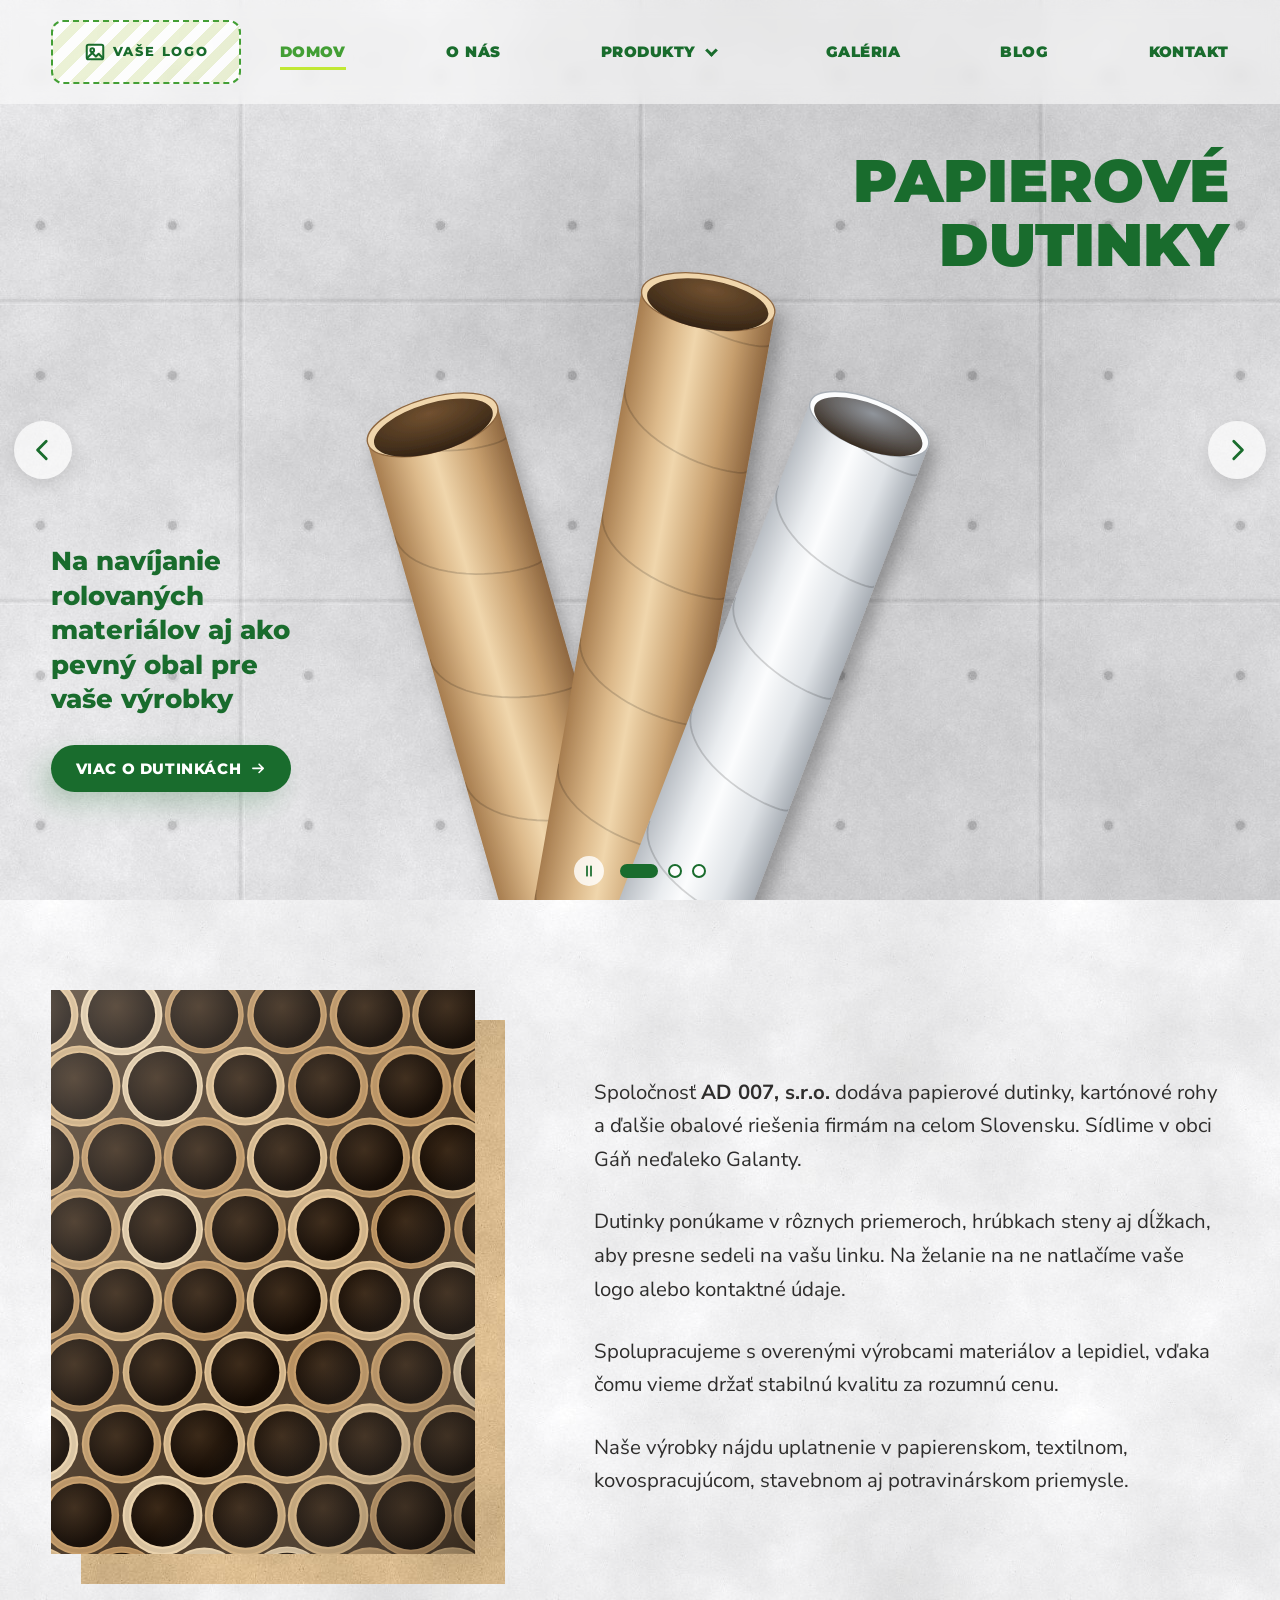
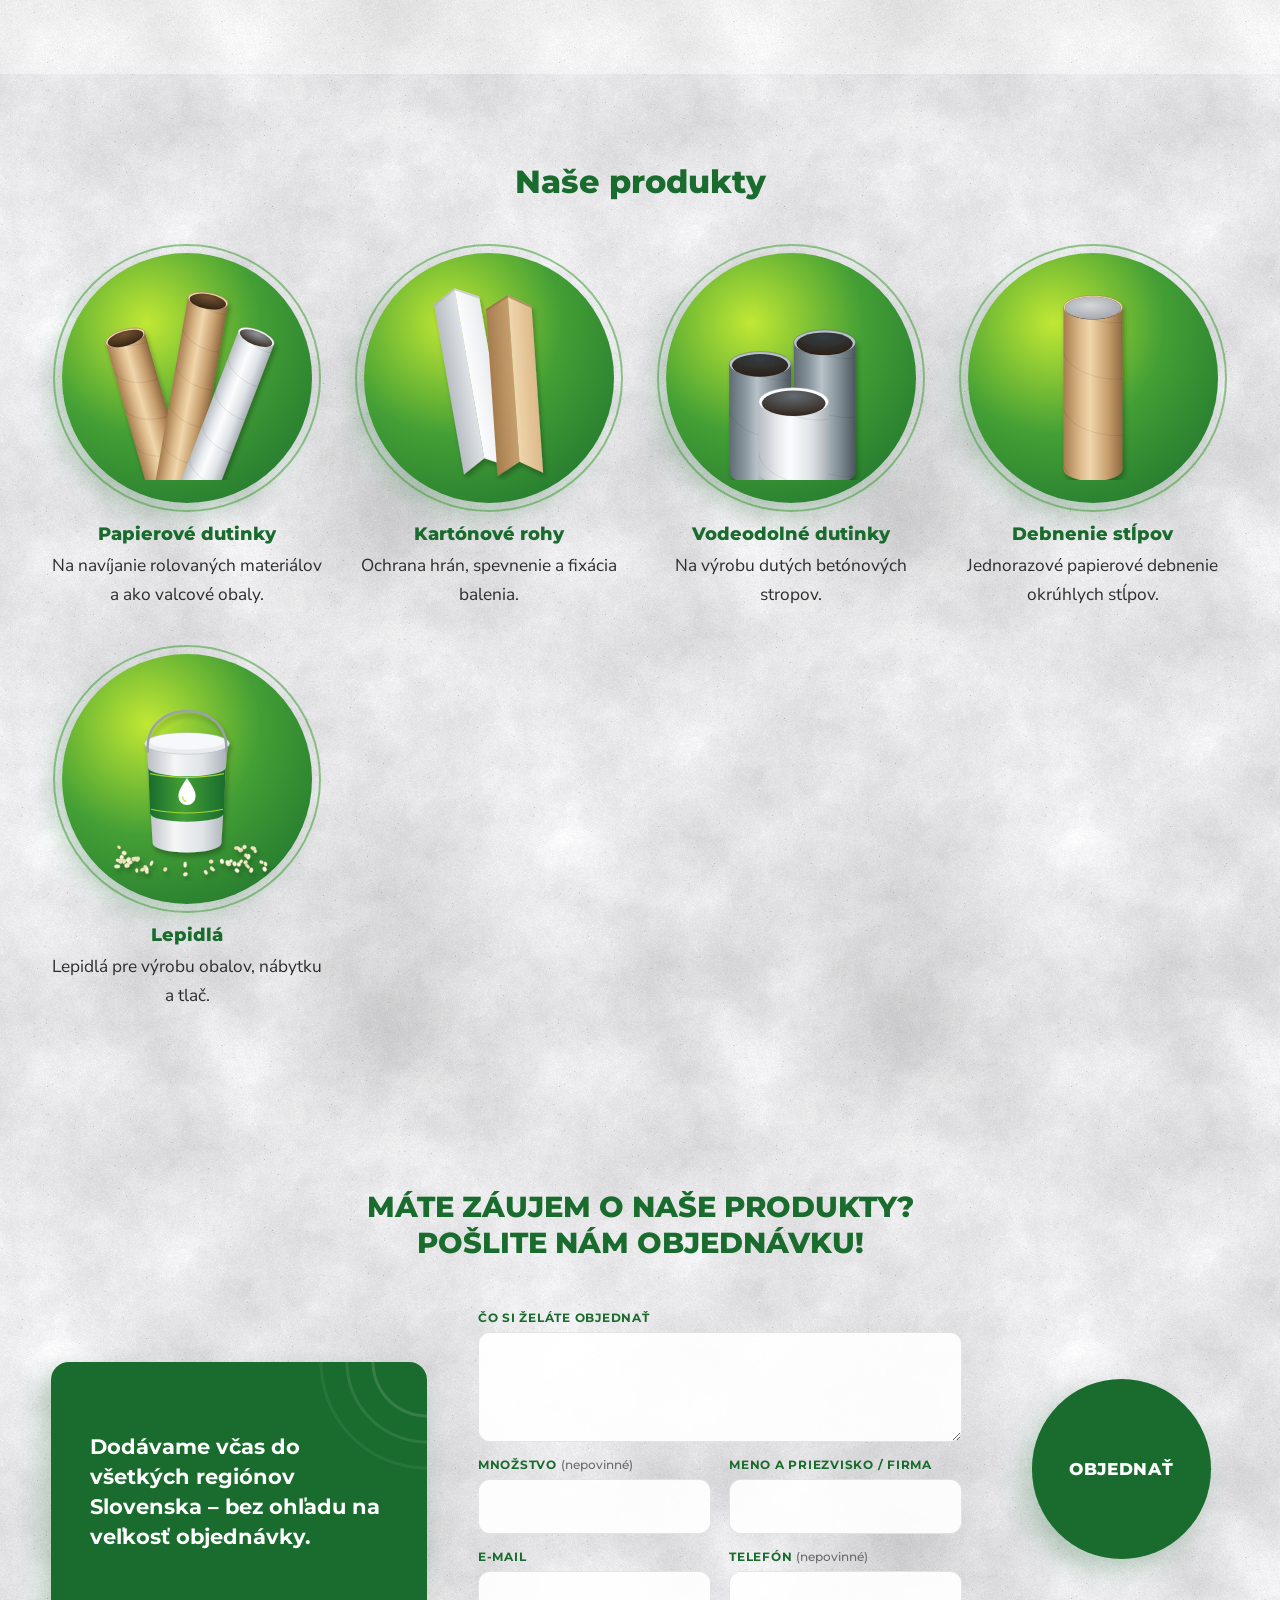
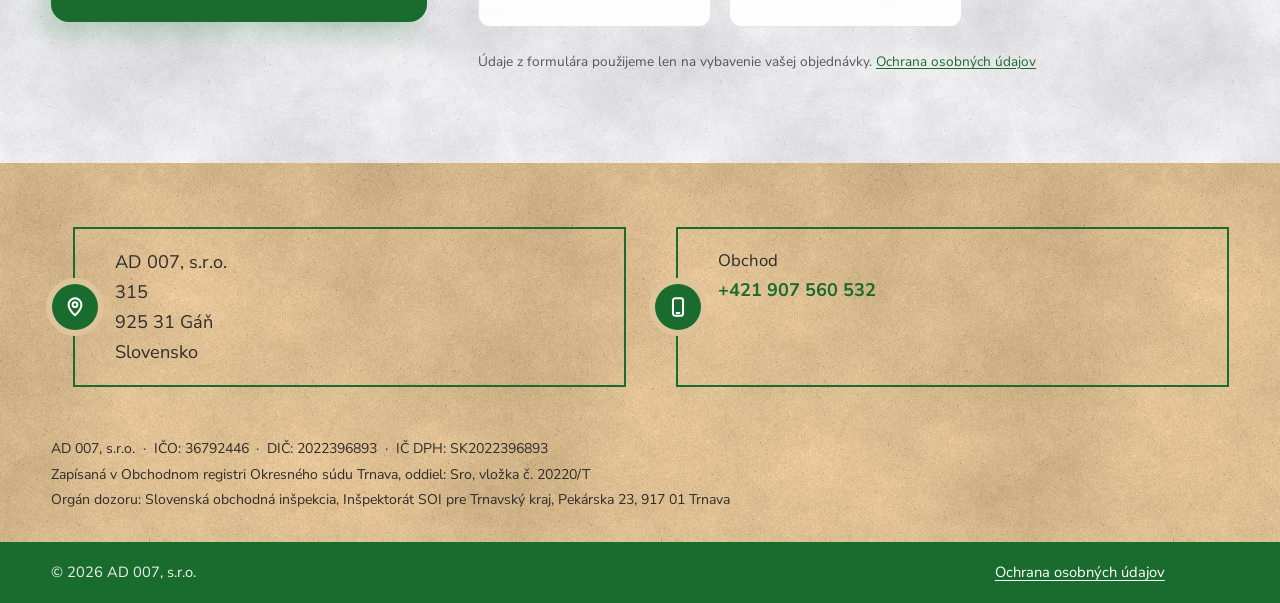
==== index.html @ 2d9a3a2e "Ukážkový web AD 007 (GitHub Pages) Obsah priečinka hotovy-web/ukazkove-texty zo súkromného repozitár" ====
<!doctype html>
<html lang="sk" class="no-js" data-frame="ring" data-round="circle" data-cta="pill" data-small="circle" data-card="rounded">
<head>
<meta charset="utf-8">
<meta name="viewport" content="width=device-width, initial-scale=1">
<meta http-equiv="Content-Security-Policy" content="default-src 'self'; script-src 'self' 'sha256-cvlem2Rlcb+inScVb7910PMAU98gRDEfAIUVUKXOWd4='; style-src 'self' 'unsafe-inline'; img-src 'self'; font-src 'self'; frame-src https://www.openstreetmap.org; connect-src 'self'; form-action 'self' mailto:; base-uri 'self'; object-src 'none'">
<title>AD 007 – papierové dutinky, kartónové rohy a lepidlá</title>
<meta name="description" content="AD 007, s.r.o. z Gáňa – papierové dutinky, kartónové rohy, vodeodolné dutinky, debnenie stĺpov a lepidlá pre výrobu a balenie.">
<meta property="og:type" content="website">
<meta property="og:locale" content="sk_SK">
<meta property="og:site_name" content="AD 007, s.r.o.">
<meta property="og:title" content="AD 007 – papierové dutinky, kartónové rohy a lepidlá">
<meta property="og:description" content="AD 007, s.r.o. z Gáňa – papierové dutinky, kartónové rohy, vodeodolné dutinky, debnenie stĺpov a lepidlá pre výrobu a balenie.">
<meta name="theme-color" content="#196c2d">
<link rel="icon" href="assets/img/favicon.svg">
<link rel="stylesheet" href="assets/css/style.css">
<style>:root{--c-dark:#196c2d;--c-main:#439f35;--c-accent:#c1e834;--c-kraft:#dfc39a;--c-text:#2e2d2c}</style>
<script>document.documentElement.className="js"</script>
<script type="application/ld+json">{"@context":"https://schema.org","@type":"Organization","name":"AD 007, s.r.o.","address":{"@type":"PostalAddress","streetAddress":"315","postalCode":"925 31","addressLocality":"Gáň","addressCountry":"SK"},"telephone":"+421 907 560 532","identifier":"36792446"}</script>
</head>
<body>
<a class="skip-link" href="#obsah">Preskočiť na obsah</a>
<header class="site-header"><div class="wrap header-inner"><a class="logo" href="index.html" aria-label="AD 007, s.r.o. – úvodná stránka"><span class="logo-placeholder" aria-hidden="true"><svg viewBox="0 0 24 24" fill="none" stroke="currentColor" stroke-width="2.2" stroke-linecap="round" stroke-linejoin="round" aria-hidden="true"><rect x="3" y="4" width="18" height="16" rx="2"/><circle cx="9" cy="10" r="2"/><path d="m4 18 5-5 4 4 3-3 4 4"/></svg><span>Vaše logo</span></span></a><nav class="main-nav" id="hlavne-menu" aria-label="Hlavné menu"><ul><li><a href="index.html" aria-current="page">Domov</a></li><li><a href="o-nas.html">O nás</a></li><li class="has-sub"><a href="produkty.html">Produkty</a><button class="sub-toggle" type="button" aria-expanded="false" aria-controls="podmenu-produkty"><span class="sr-only">Zobraziť zoznam produktov</span></button><ul class="sub" id="podmenu-produkty"><li><a href="produkt-papierove-dutinky.html">Papierové dutinky</a></li><li><a href="produkt-kartonove-rohy.html">Kartónové rohy</a></li><li><a href="produkt-vodeodolne-dutinky.html">Vodeodolné dutinky</a></li><li><a href="produkt-debnenie-stlpov.html">Debnenie stĺpov</a></li><li><a href="produkt-lepidla.html">Lepidlá</a></li></ul></li><li><a href="galeria.html">Galéria</a></li><li><a href="blog.html">Blog</a></li><li><a href="kontakt.html">Kontakt</a></li></ul></nav><button class="nav-toggle" type="button" aria-expanded="false" aria-controls="hlavne-menu"><span aria-hidden="true"></span><span class="sr-only">Menu</span></button></div></header>
<main id="obsah" tabindex="-1"><h1 class="sr-only">AD 007, s.r.o. – papierové dutinky, kartónové rohy a lepidlá</h1><section class="hero" data-slider data-delay="6" aria-roledescription="carousel" aria-label="Predstavenie produktov"><div class="slides"><div class="slide is-active" role="group" aria-roledescription="snímka" aria-label="1 z 3"><h2 class="slide-title">Papierové dutinky</h2><div><img src="assets/img/produkt-dutinky.svg" alt="Papierové dutinky" width="700" height="760" class="slide-img" fetchpriority="high"></div><div class="slide-body"><p class="slide-text">Na navíjanie rolovaných materiálov aj ako pevný obal pre vaše výrobky</p><a class="btn" href="produkt-papierove-dutinky.html"><span>Viac o dutinkách</span><svg viewBox="0 0 24 24" fill="none" stroke="currentColor" stroke-width="2.2" stroke-linecap="round" stroke-linejoin="round" aria-hidden="true"><path d="M4 12h15M13 6l6 6-6 6"/></svg></a></div></div><div class="slide" role="group" aria-roledescription="snímka" aria-label="2 z 3"><h2 class="slide-title">Kartónové rohy</h2><div><img src="assets/img/produkt-rohy.svg" alt="Kartónové rohy" width="640" height="760" class="slide-img" loading="lazy"></div><div class="slide-body"><p class="slide-text">Chránia hrany, spevňujú balenie a držia tovar na palete pokope</p><a class="btn" href="produkt-kartonove-rohy.html"><span>Viac o rohoch</span><svg viewBox="0 0 24 24" fill="none" stroke="currentColor" stroke-width="2.2" stroke-linecap="round" stroke-linejoin="round" aria-hidden="true"><path d="M4 12h15M13 6l6 6-6 6"/></svg></a></div></div><div class="slide" role="group" aria-roledescription="snímka" aria-label="3 z 3"><h2 class="slide-title">Vodeodolné dutinky</h2><div><img src="assets/img/produkt-vodeodolne.svg" alt="Vodeodolné dutinky" width="640" height="760" class="slide-img" loading="lazy"></div><div class="slide-body"><p class="slide-text">Pre výrobu dutých betónových stropov a vlhké prostredie</p><a class="btn" href="produkt-vodeodolne-dutinky.html"><span>Viac informácií</span><svg viewBox="0 0 24 24" fill="none" stroke="currentColor" stroke-width="2.2" stroke-linecap="round" stroke-linejoin="round" aria-hidden="true"><path d="M4 12h15M13 6l6 6-6 6"/></svg></a></div></div></div></section><section class="section band"><div class="wrap intro"><figure class="offset-figure"><img src="assets/img/foto-dutinky.svg" alt="Čelá naskladaných papierových dutiniek" width="600" height="800" loading="lazy"></figure><div class="intro-text rich"><p>Spoločnosť <strong>AD 007, s.r.o.</strong> dodáva papierové dutinky, kartónové rohy a ďalšie obalové riešenia firmám na celom Slovensku. Sídlime v obci Gáň neďaleko Galanty.</p><p>Dutinky ponúkame v rôznych priemeroch, hrúbkach steny aj dĺžkach, aby presne sedeli na vašu linku. Na želanie na ne natlačíme vaše logo alebo kontaktné údaje.</p><p>Spolupracujeme s overenými výrobcami materiálov a lepidiel, vďaka čomu vieme držať stabilnú kvalitu za rozumnú cenu.</p><p>Naše výrobky nájdu uplatnenie v papierenskom, textilnom, kovospracujúcom, stavebnom aj potravinárskom priemysle.</p></div></div></section><section class="section"><div class="wrap"><h2 class="section-title">Naše produkty</h2><div class="cards"><a class="card" href="produkt-papierove-dutinky.html"><div class="frame"><img src="assets/img/produkt-dutinky.svg" alt="" width="700" height="760" loading="lazy"></div><h3>Papierové dutinky</h3><p>Na navíjanie rolovaných materiálov a ako valcové obaly.</p></a><a class="card" href="produkt-kartonove-rohy.html"><div class="frame"><img src="assets/img/produkt-rohy.svg" alt="" width="640" height="760" loading="lazy"></div><h3>Kartónové rohy</h3><p>Ochrana hrán, spevnenie a fixácia balenia.</p></a><a class="card" href="produkt-vodeodolne-dutinky.html"><div class="frame"><img src="assets/img/produkt-vodeodolne.svg" alt="" width="640" height="760" loading="lazy"></div><h3>Vodeodolné dutinky</h3><p>Na výrobu dutých betónových stropov.</p></a><a class="card" href="produkt-debnenie-stlpov.html"><div class="frame"><img src="assets/img/produkt-debnenie.svg" alt="" width="640" height="760" loading="lazy"></div><h3>Debnenie stĺpov</h3><p>Jednorazové papierové debnenie okrúhlych stĺpov.</p></a><a class="card" href="produkt-lepidla.html"><div class="frame"><img src="assets/img/produkt-lepidla.svg" alt="" width="640" height="760" loading="lazy"></div><h3>Lepidlá</h3><p>Lepidlá pre výrobu obalov, nábytku a tlač.</p></a></div></div></section><section class="order" id="objednavka" aria-labelledby="objednavka-nadpis"><div class="wrap"><h2 class="order-title" id="objednavka-nadpis">Máte záujem o naše produkty? Pošlite nám objednávku!</h2><div class="order-grid"><p class="order-note">Dodávame včas do všetkých regiónov Slovenska – bez ohľadu na veľkosť objednávky.</p><form class="order-form" action="mailto:" method="post" enctype="text/plain" data-mode="mailto" data-to="" data-subject="Objednávka z webu" data-l-order="Čo si želáte objednať" data-l-qty="Množstvo" data-l-name="Meno a priezvisko / firma" data-l-email="E-mail" data-l-phone="Telefón" data-ok-msg="Ďakujeme! Vašu objednávku sme prijali a čoskoro sa vám ozveme." data-err-msg="Objednávku sa nepodarilo odoslať. Skúste to prosím znova alebo nám zavolajte." data-mailto-msg="Otvára sa váš e-mailový program s pripravenou objednávkou – stačí ju odoslať."><div class="fields"><div class="field wide"><label for="f-objednavka"><span>Čo si želáte objednať</span></label><textarea id="f-objednavka" name="objednavka" rows="3" required maxlength="4000"></textarea></div><div class="field"><label for="f-mnozstvo"><span>Množstvo</span> <span class="opt">(nepovinné)</span></label><input id="f-mnozstvo" name="mnozstvo" maxlength="200"></div><div class="field"><label for="f-meno"><span>Meno a priezvisko / firma</span></label><input id="f-meno" name="meno" required maxlength="200" autocomplete="name"></div><div class="field"><label for="f-email"><span>E-mail</span></label><input id="f-email" type="email" name="email" required maxlength="200" autocomplete="email"></div><div class="field"><label for="f-telefon"><span>Telefón</span> <span class="opt">(nepovinné)</span></label><input id="f-telefon" type="tel" name="telefon" maxlength="50" autocomplete="tel"></div><div class="hp" aria-hidden="true"><label>Toto pole nevypĺňajte <input name="web" tabindex="-1" autocomplete="off"></label></div><input type="hidden" name="spat" value="index.html"></div><div class="order-actions"><button type="submit" class="round-btn pulse"><span>Objednať</span></button></div><p class="form-note"><span>Údaje z formulára použijeme len na vybavenie vašej objednávky.</span> <a href="ochrana-osobnych-udajov.html">Ochrana osobných údajov</a></p><p class="form-status" role="status" aria-live="polite"></p><p class="form-msg ok" id="odoslane">Ďakujeme! Vašu objednávku sme prijali a čoskoro sa vám ozveme.</p><p class="form-msg err" id="chyba">Objednávku sa nepodarilo odoslať. Skúste to prosím znova alebo nám zavolajte.</p></form></div></div></section></main>
<footer class="site-footer"><div class="wrap"><div class="footer-boxes"><div class="fbox"><span class="fbox-icon"><svg viewBox="0 0 24 24" fill="none" stroke="currentColor" stroke-width="2.2" stroke-linecap="round" stroke-linejoin="round" aria-hidden="true"><path d="M12 21s-7-6.2-7-11.5A7 7 0 0 1 19 9.5C19 14.8 12 21 12 21z"/><circle cx="12" cy="9.5" r="2.6"/></svg></span><p><span>AD 007, s.r.o.</span><br><span>315</span><br><span>925 31</span> <span>Gáň</span><br><span>Slovensko</span></p></div><div class="fbox"><span class="fbox-icon"><svg viewBox="0 0 24 24" fill="none" stroke="currentColor" stroke-width="2.2" stroke-linecap="round" stroke-linejoin="round" aria-hidden="true"><rect x="6.5" y="2.5" width="11" height="19" rx="2.5"/><path d="M10.5 18.5h3"/></svg></span><p><span class="lbl">Obchod</span><a href="tel:+421907560532"><span>+421 907 560 532</span></a></p></div></div><div class="footer-legal"><p>AD 007, s.r.o.<span>IČO: 36792446</span><span>DIČ: 2022396893</span><span>IČ DPH: SK2022396893</span></p><p>Zapísaná v Obchodnom registri Okresného súdu Trnava, oddiel: Sro, vložka č. 20220/T</p><p>Orgán dozoru: Slovenská obchodná inšpekcia, Inšpektorát SOI pre Trnavský kraj, Pekárska 23, 917 01 Trnava</p></div></div><div class="footer-bar"><div class="wrap"><span>© 2026 AD 007, s.r.o.</span><a href="ochrana-osobnych-udajov.html">Ochrana osobných údajov</a></div></div></footer>
<a class="to-top" href="#" aria-label="Späť na začiatok stránky"><svg viewBox="0 0 24 24" fill="none" stroke="currentColor" stroke-width="2.2" stroke-linecap="round" stroke-linejoin="round" aria-hidden="true"><path d="M12 19V5M6 11l6-6 6 6"/></svg></a>
<script src="assets/js/site.js" defer></script>
</body>
</html>
---- assets/css/style.css ----
/* ==========================================================================
   AD 007 – štýly webu
   Rozloženie inšpirované pôvodnou stránkou (textúra papiera, zelená paleta,
   tvar „lístka“ = kruh s jedným hranatým rohom), ale napísané nanovo:
   bez jQuery, bez magických záporných okrajov, rovnaké v Chrome aj Firefoxe.
   ========================================================================== */

@font-face {
  font-family: 'Montserrat';
  src: url(../fonts/montserrat-latin-ext.woff2) format('woff2');
  font-weight: 100 900; font-style: normal; font-display: swap;
  unicode-range: U+0100-02BA, U+02BD-02C5, U+02C7-02CC, U+02CE-02D7, U+02DD-02FF, U+0304, U+0308, U+0329, U+1D00-1DBF, U+1E00-1E9F, U+1EF2-1EFF, U+2020, U+20A0-20AB, U+20AD-20C0, U+2113, U+2C60-2C7F, U+A720-A7FF;
}
@font-face {
  font-family: 'Montserrat';
  src: url(../fonts/montserrat-latin.woff2) format('woff2');
  font-weight: 100 900; font-style: normal; font-display: swap;
  unicode-range: U+0000-00FF, U+0131, U+0152-0153, U+02BB-02BC, U+02C6, U+02DA, U+02DC, U+0304, U+0308, U+0329, U+2000-206F, U+20AC, U+2122, U+2191, U+2193, U+2212, U+2215, U+FEFF, U+FFFD;
}
@font-face {
  font-family: 'Nunito Sans';
  src: url(../fonts/nunito-sans-latin-ext.woff2) format('woff2');
  font-weight: 200 1000; font-style: normal; font-display: swap;
  unicode-range: U+0100-02BA, U+02BD-02C5, U+02C7-02CC, U+02CE-02D7, U+02DD-02FF, U+0304, U+0308, U+0329, U+1D00-1DBF, U+1E00-1E9F, U+1EF2-1EFF, U+2020, U+20A0-20AB, U+20AD-20C0, U+2113, U+2C60-2C7F, U+A720-A7FF;
}
@font-face {
  font-family: 'Nunito Sans';
  src: url(../fonts/nunito-sans-latin.woff2) format('woff2');
  font-weight: 200 1000; font-style: normal; font-display: swap;
  unicode-range: U+0000-00FF, U+0131, U+0152-0153, U+02BB-02BC, U+02C6, U+02DA, U+02DC, U+0304, U+0308, U+0329, U+2000-206F, U+20AC, U+2122, U+2191, U+2193, U+2212, U+2215, U+FEFF, U+FFFD;
}

:root {
  /* farby – editor ich prepisuje podľa nastavení */
  --c-dark: #196c2d;
  --c-main: #439f35;
  --c-accent: #c1e834;
  --c-kraft: #dfc39a;
  --c-text: #2e2d2c;
  --c-paper: #e4e4e4;
  --c-white: #fff;
  --c-line: #cfcfcf;

  --font-head: 'Montserrat', 'Segoe UI', system-ui, sans-serif;
  --font-body: 'Nunito Sans', 'Segoe UI', system-ui, sans-serif;

  /* tvary – editor ich prepína atribútmi data-* na <html> (Vzhľad a logo → Tvary a tlačidlá) */
  --r-card: 18px;                 /* karty, mapa, tabuľky, galéria */
  --r-field: 12px;                /* políčka formulára */
  --r-cta: 999px;                 /* bežné tlačidlá */
  --r-round: 50%;                 /* veľké okrúhle tlačidlá */
  --r-small: 50%;                 /* malé tlačidlá a ikony */
  --r-frame: 50%;                 /* rámčeky obrázkov produktov */
  --frame-ring: 2px;              /* obrúčka okolo rámčeka – ako prierez dutinky */
  --frame-clip: none;
  --wrap: 1320px;
  --gutter: clamp(16px, 4vw, 60px);
  --header-h: 104px;
  --space: clamp(48px, 7vw, 110px);
  --shadow-soft: -10px 12px 26px rgba(25, 108, 45, .24);
}

html[data-card="soft"] { --r-card: 30px; --r-field: 18px; }
html[data-card="square"] { --r-card: 4px; --r-field: 3px; }
html[data-cta="rounded"] { --r-cta: 12px; }
html[data-cta="square"] { --r-cta: 3px; }
html[data-round="squircle"] { --r-round: 32%; }
html[data-round="soft"] { --r-round: 18%; }
html[data-small="squircle"] { --r-small: 30%; }
html[data-small="square"] { --r-small: 6px; }
html[data-frame="circle"] { --frame-ring: 0px; }
html[data-frame="squircle"] { --r-frame: 24%; --frame-ring: 0px; }
html[data-frame="arch"] { --r-frame: 50% 50% 14px 14px; --frame-ring: 0px; }
html[data-frame="hexagon"] { --r-frame: 0; --frame-ring: 0px; --frame-clip: polygon(25% 6.7%, 75% 6.7%, 100% 50%, 75% 93.3%, 25% 93.3%, 0 50%); }

*, *::before, *::after { box-sizing: border-box; }

html { -webkit-text-size-adjust: 100%; scroll-behavior: smooth; scroll-padding-top: calc(var(--header-h) + 16px); }
@media (prefers-reduced-motion: reduce) { html { scroll-behavior: auto; } }

body {
  margin: 0;
  min-height: 100vh;
  display: flex;
  flex-direction: column;
  font-family: var(--font-body);
  font-size: clamp(16px, 15px + .25vw, 19px);
  line-height: 1.65;
  color: var(--c-text);
  background: var(--c-paper) url(../img/paper-bg.jpg) repeat;
}
main { flex: 1 0 auto; }

img, svg { max-width: 100%; height: auto; display: block; }
a { color: var(--c-dark); text-underline-offset: .18em; }
a:hover { color: var(--c-main); }
p { margin: 0 0 1em; }
h1, h2, h3 { font-family: var(--font-head); color: var(--c-dark); line-height: 1.2; margin: 0 0 .6em; }
h1 { font-weight: 800; font-size: clamp(1.8rem, 1.2rem + 2vw, 2.7rem); }
h2 { font-weight: 800; font-size: clamp(1.4rem, 1.05rem + 1.2vw, 2rem); }
h3 { font-weight: 700; font-size: 1.2rem; }

:focus-visible { outline: 3px solid var(--c-dark); outline-offset: 3px; }

.sr-only {
  position: absolute !important; width: 1px; height: 1px; padding: 0; margin: -1px;
  overflow: hidden; clip: rect(0 0 0 0); white-space: nowrap; border: 0;
}
.skip-link {
  position: absolute; left: 12px; top: -60px; z-index: 100;
  background: var(--c-dark); color: #fff; padding: 10px 16px; border-radius: 0 0 12px 12px;
  font-weight: 700; text-decoration: none; transition: top .2s;
}
.skip-link:focus { top: 0; color: #fff; }

.wrap { width: min(100% - 2 * var(--gutter), var(--wrap)); margin-inline: auto; }
.center { text-align: center; }

/* ---------- tlačidlá ---------- */
.btn {
  display: inline-flex; align-items: center; gap: .6em;
  font: 800 .95rem/1 var(--font-head); text-transform: uppercase; letter-spacing: .04em;
  color: #fff; background: var(--c-dark);
  padding: 1em 1.6em; border: 0; border-radius: var(--r-cta);
  text-decoration: none; cursor: pointer;
  box-shadow: var(--shadow-soft);
  transition: background .2s, transform .2s;
}
.btn:hover { background: var(--c-main); color: #fff; transform: translateY(-2px); }
.btn svg { width: 1.1em; height: 1.1em; }

/* ==========================================================================
   Hlavička
   ========================================================================== */
.site-header {
  position: sticky; top: 0; z-index: 50;
  height: var(--header-h);
  background: rgba(255, 255, 255, .55);
  -webkit-backdrop-filter: blur(8px); backdrop-filter: blur(8px);
  transition: background .3s, box-shadow .3s;
}
.site-header.is-scrolled { background: rgba(255, 255, 255, .92); box-shadow: 0 6px 24px rgba(0, 0, 0, .08); }
.header-inner { height: 100%; display: flex; align-items: center; gap: clamp(20px, 3vw, 56px); }

.logo { flex: none; display: flex; align-items: center; text-decoration: none; color: var(--c-text); }
.logo img { max-height: calc(var(--header-h) - 30px); max-width: min(260px, 42vw); width: auto; object-fit: contain; }
/* zástupné pole, kým nie je nahrané vlastné logo */
.logo-placeholder {
  display: inline-flex; align-items: center; justify-content: center; gap: .55em;
  width: 190px; height: calc(var(--header-h) - 40px); min-height: 44px;
  border: 2px dashed var(--c-main); border-radius: 12px;
  background: repeating-linear-gradient(-45deg, rgba(255, 255, 255, .8) 0 10px, rgba(193, 232, 52, .16) 10px 20px);
  color: var(--c-dark); font: 800 .8rem/1 var(--font-head); text-transform: uppercase; letter-spacing: .14em;
}
.logo-placeholder svg { width: 22px; height: 22px; flex: none; }

.main-nav { flex: 1; }
.main-nav > ul { display: flex; justify-content: space-between; align-items: center; gap: 12px; list-style: none; margin: 0; padding: 0; }
.main-nav li { position: relative; }
.main-nav a {
  display: inline-block; padding: .55rem 0;
  font: 900 clamp(.9rem, .62rem + .42vw, 1.12rem)/1.2 var(--font-head);
  text-transform: uppercase; letter-spacing: .03em;
  color: var(--c-dark); text-decoration: none;
  background: linear-gradient(var(--c-accent), var(--c-accent)) 0 100% / 0 3px no-repeat;
  transition: background-size .25s, color .2s;
}
.main-nav a:hover, .main-nav a[aria-current="page"] { color: var(--c-main); background-size: 100% 3px; }

.has-sub { display: flex; align-items: center; }
.sub-toggle {
  width: 28px; height: 28px; margin-left: 2px; padding: 0; border: 0; background: none; cursor: pointer;
  color: var(--c-dark); display: grid; place-items: center; border-radius: 50%;
}
.sub-toggle::before {
  content: ''; width: 9px; height: 9px; border: solid currentColor; border-width: 0 3px 3px 0;
  transform: translateY(-2px) rotate(45deg); transition: transform .2s;
}
.has-sub.is-open > .sub-toggle::before { transform: translateY(2px) rotate(225deg); }
.sub {
  position: absolute; top: 100%; left: -18px; min-width: 270px;
  list-style: none; margin: 0; padding: 10px 0;
  background: rgba(255, 255, 255, .97); border-radius: var(--r-card);
  box-shadow: 0 18px 40px rgba(0, 0, 0, .12);
  opacity: 0; visibility: hidden; transform: translateY(8px);
  transition: opacity .2s, transform .2s, visibility .2s;
}
.has-sub:hover > .sub, .has-sub:focus-within > .sub, .has-sub.is-open > .sub { opacity: 1; visibility: visible; transform: none; }
.sub a {
  display: block; padding: .6rem 1.4rem; background: none;
  font: 700 .98rem/1.3 var(--font-head); text-transform: none; letter-spacing: 0; color: var(--c-text);
}
.sub a:hover, .sub a[aria-current="page"] { color: var(--c-dark); background: rgba(193, 232, 52, .25); }

.langs { display: flex; gap: .6rem; list-style: none; margin: 0; padding: 0; font: 600 .85rem var(--font-head); }
.langs a { color: var(--c-text); text-decoration: none; opacity: .75; }
.langs a[aria-current="true"], .langs a:hover { color: var(--c-dark); opacity: 1; font-weight: 800; }

.nav-toggle {
  display: none; margin-left: auto; width: 52px; height: 52px; padding: 0; border: 0; cursor: pointer;
  border-radius: var(--r-small); background: var(--c-dark); color: #fff; place-items: center;
}
.nav-toggle span:first-child, .nav-toggle span:first-child::before, .nav-toggle span:first-child::after {
  content: ''; display: block; width: 22px; height: 3px; border-radius: 2px; background: currentColor; transition: transform .25s, opacity .2s;
}
.nav-toggle span:first-child { position: relative; }
.nav-toggle span:first-child::before { position: absolute; top: -7px; }
.nav-toggle span:first-child::after { position: absolute; top: 7px; }
.nav-open .nav-toggle span:first-child { background: transparent; }
.nav-open .nav-toggle span:first-child::before { transform: translateY(7px) rotate(45deg); }
.nav-open .nav-toggle span:first-child::after { transform: translateY(-7px) rotate(-45deg); }

@media (max-width: 1100px) {
  :root { --header-h: 78px; }
  .logo-placeholder { width: 150px; }
  .js .nav-toggle { display: grid; }
  .js .main-nav {
    position: fixed; left: 0; right: 0; top: var(--header-h);
    max-height: calc(100vh - var(--header-h)); overflow-y: auto;
    background: #fff; box-shadow: 0 24px 40px rgba(0, 0, 0, .14);
    padding: 12px var(--gutter) 28px;
    visibility: hidden; opacity: 0; transform: translateY(-12px);
    transition: opacity .25s, transform .25s, visibility .25s;
  }
  .js .nav-open .main-nav { visibility: visible; opacity: 1; transform: none; }
  /* rozostrenie hlavičky by z otvoreného menu urobilo priesvitný panel uzavretý v hlavičke */
  .site-header.nav-open { -webkit-backdrop-filter: none; backdrop-filter: none; background: #fff; }
  .main-nav > ul { flex-direction: column; align-items: stretch; gap: 0; }
  .main-nav > ul > li { border-bottom: 1px solid rgba(0, 0, 0, .08); }
  .main-nav a { padding: .95rem 0; font-size: 1.05rem; }
  .has-sub { flex-wrap: wrap; justify-content: space-between; }
  .sub-toggle { width: 44px; height: 44px; }
  .sub {
    position: static; width: 100%; min-width: 0; box-shadow: none; background: rgba(193, 232, 52, .14);
    border-radius: var(--r-card); margin-bottom: 12px;
    display: none; opacity: 1; visibility: visible; transform: none;
  }
  .has-sub:hover > .sub, .has-sub:focus-within > .sub { display: none; }
  .has-sub.is-open > .sub { display: block; }
  .langs { margin-top: 16px; }
  /* bez JavaScriptu: menu je jednoducho zobrazené pod hlavičkou */
  html:not(.js) .site-header { height: auto; position: static; }
  html:not(.js) .header-inner { flex-wrap: wrap; padding-block: 12px; }
  html:not(.js) .main-nav { flex-basis: 100%; }
  html:not(.js) .has-sub > .sub { display: block; }
  html:not(.js) .hero { margin-top: 0; }    /* hlavička je tu v toku stránky – slider ju nemá podliezať */
}

/* ==========================================================================
   Úvodný slider
   ========================================================================== */
.hero {
  position: relative; overflow: hidden;
  margin-top: calc(-1 * var(--header-h));      /* hlavička má pevnú výšku → žiadne prekrývanie */
  height: max(600px, min(100vh, 1000px));
  height: max(600px, min(100svh, 1000px));
  /* vlastné pozadie z editora príde ako style="background-image:…" priamo na .hero */
  background: #d9dadb url(../img/hero-bg.jpg) center / cover no-repeat;
  isolation: isolate;
}
.slides { position: absolute; inset: 0; }
.slide { position: absolute; inset: 0; opacity: 0; visibility: hidden; transition: opacity .9s ease, visibility .9s; }
.slide.is-active { opacity: 1; visibility: visible; z-index: 1; }

.slide-title {
  position: absolute; top: calc(var(--header-h) + clamp(16px, 5vh, 60px)); right: var(--gutter);
  max-width: min(14ch, 60%); margin: 0; text-align: right;
  font: 900 clamp(2.1rem, 1rem + 3.4vw, 4.4rem)/1.08 var(--font-head);
  text-transform: uppercase; color: var(--c-dark); overflow-wrap: break-word;
  transform: translateX(25%); opacity: 0; transition: transform 1s cubic-bezier(.2, .8, .2, 1) .25s, opacity 1s .25s;
}
.slide-img {
  position: absolute; bottom: 0; left: 50%; z-index: -1;
  height: min(76%, 760px); width: auto; max-width: 62%; object-fit: contain; object-position: bottom;
  transform: translate(-50%, 70%); opacity: 0;
  transition: transform 1.1s cubic-bezier(.2, .8, .2, 1) .1s, opacity .8s .1s;
}
.slide-body {
  position: absolute; left: var(--gutter); bottom: clamp(64px, 12vh, 140px);
  max-width: min(24ch, 38%);
  transform: translateX(-25%); opacity: 0; transition: transform 1s cubic-bezier(.2, .8, .2, 1) .35s, opacity 1s .35s;
}
.slide-text { margin: 0 0 1.1em; font: 800 clamp(1.15rem, .8rem + 1vw, 1.8rem)/1.35 var(--font-head); color: var(--c-dark); }
.slide.is-active .slide-title, .slide.is-active .slide-img, .slide.is-active .slide-body { transform: translate(0); opacity: 1; }
.slide.is-active .slide-img { transform: translate(-50%, 0); }

.hero-arrow {
  position: absolute; top: 50%; z-index: 3; width: 58px; height: 58px; margin-top: -29px; padding: 0;
  border: 0; border-radius: var(--r-small); cursor: pointer; display: grid; place-items: center;
  background: rgba(255, 255, 255, .7); color: var(--c-dark);
  box-shadow: 0 6px 18px rgba(0, 0, 0, .12); transition: background .2s, color .2s;
}
.hero-arrow:hover { background: var(--c-dark); color: #fff; }
.hero-arrow svg { width: 26px; height: 26px; }
.hero-prev { left: 14px; }
.hero-next { right: 14px; }
.hero-dots { position: absolute; left: 0; right: 0; bottom: 22px; z-index: 3; display: flex; justify-content: center; gap: 10px; }
.hero-dots button {
  width: 14px; height: 14px; padding: 0; border: 2px solid var(--c-dark); border-radius: 50%;
  background: rgba(255, 255, 255, .8); cursor: pointer; transition: width .3s, background .3s;
}
.hero-dots button[aria-current="true"] { width: 38px; border-radius: 7px; background: var(--c-dark); }
/* zastavenie automatického prepínania (WCAG 2.2.2) */
.hero-dots .hero-pause {
  width: 30px; height: 30px; margin: -8px 6px -8px 0; border: 0; border-radius: var(--r-small);
  display: grid; place-items: center; background: rgba(255, 255, 255, .8); color: var(--c-dark);
}
.hero-dots .hero-pause:hover { background: var(--c-dark); color: #fff; }
.hero-pause svg { width: 16px; height: 16px; }
html:not(.js) .hero-arrow, html:not(.js) .hero-dots { display: none; }
/* bez JavaScriptu: snímky pod sebou, aby boli všetky texty a tlačidlá dostupné */
html:not(.js) .hero { height: auto; min-height: 0; }
html:not(.js) .slides { position: static; }
html:not(.js) .slide { position: relative; height: max(600px, min(100vh, 1000px)); opacity: 1; visibility: visible; }
html:not(.js) .slide + .slide { border-top: 2px solid rgba(255, 255, 255, .6); }
html:not(.js) .slide .slide-title, html:not(.js) .slide .slide-body { transform: none; opacity: 1; }
html:not(.js) .slide .slide-img { transform: translate(-50%, 0); opacity: 1; }

@media (max-width: 760px) {
  .hero { height: auto; min-height: max(620px, 100svh); }
  .slide-title { left: var(--gutter); right: var(--gutter); max-width: none; text-align: left; font-size: clamp(1.9rem, 1rem + 5vw, 2.6rem); }
  .slide-img { height: 52%; max-width: 92%; }
  .slide-body {
    left: var(--gutter); right: var(--gutter); bottom: 60px; max-width: none;
    background: rgba(255, 255, 255, .82); padding: 16px 18px; border-radius: var(--r-card);
    -webkit-backdrop-filter: blur(4px); backdrop-filter: blur(4px);
  }
  .slide-text { font-size: 1.1rem; margin-bottom: .8em; }
  .hero-arrow { top: auto; bottom: 8px; margin: 0; width: 44px; height: 44px; }
  .hero-dots { bottom: 22px; }
}

/* ==========================================================================
   Sekcie
   ========================================================================== */
.section { padding-block: var(--space); }
.section-title { text-align: center; margin-bottom: clamp(28px, 4vw, 56px); }
.band { background: rgba(255, 255, 255, .38); }

/* obrázok s posunutou kraftovou podložkou */
.offset-figure { position: relative; margin: 0 30px 30px 0; isolation: isolate; }
.offset-figure::before {
  content: ''; position: absolute; inset: 30px -30px -30px 30px; z-index: -1;
  background: var(--c-kraft) url(../img/kraft-bg.jpg);
}
.offset-figure img { width: 100%; aspect-ratio: 3 / 4; object-fit: cover; }

.intro { display: grid; grid-template-columns: minmax(0, 5fr) minmax(0, 7fr); gap: clamp(40px, 7vw, 120px); align-items: center; }
.intro-text { font-size: 1.12em; }
.intro-text p { margin-bottom: 1.4em; }
@media (max-width: 860px) {
  .intro { grid-template-columns: 1fr; }
  .intro .offset-figure { max-width: 460px; }
}

/* text z editora */
.rich > :last-child { margin-bottom: 0; }
.rich h2 { margin-top: 1.4em; }
.rich h3 { margin-top: 1.2em; }
.rich ul { list-style: none; padding-left: 0; margin: 0 0 1.2em; }
.rich ul li { position: relative; padding-left: 2.6em; margin: .7em 0; }
.rich ul li::before {
  content: ''; position: absolute; left: .35em; top: .3em; width: 1.2em; height: 1.2em;
  border: 2px solid var(--c-main); border-radius: 50%;
  background: radial-gradient(circle, transparent 0 34%, rgba(193, 232, 52, .55) 38%);
}
.rich ol { padding-left: 1.4em; }
.rich ol li { margin: .5em 0; padding-left: .3em; }
.rich ol li::marker { color: var(--c-dark); font-weight: 800; }
.rich blockquote { margin: 1.5em 0; padding: 1em 1.4em; border-left: 4px solid var(--c-main); background: rgba(255, 255, 255, .5); border-radius: 0 18px 18px 0; }

/* ---------- karty produktov ---------- */
.cards { display: grid; grid-template-columns: repeat(auto-fill, minmax(min(100%, 230px), 1fr)); gap: 44px 30px; }
.card { display: block; text-align: center; text-decoration: none; color: var(--c-text); }
.card h3 { margin: 1.1em 0 .4em; font-weight: 800; font-size: 1.15rem; }
.card p { margin: 0; font-size: .95em; }
.card:hover h3 { color: var(--c-main); }
.frame {
  position: relative; aspect-ratio: 1; overflow: hidden;
  border-radius: var(--r-frame); clip-path: var(--frame-clip);
  background: radial-gradient(circle at 34% 28%, var(--c-accent) 0, var(--c-main) 46%, var(--c-dark) 100%);
  box-shadow: var(--shadow-soft);
  outline: var(--frame-ring) solid color-mix(in srgb, var(--c-main) 55%, transparent); outline-offset: 7px;
  transition: transform .35s cubic-bezier(.2, .8, .2, 1), outline-offset .35s cubic-bezier(.2, .8, .2, 1);
}
.frame img { width: 100%; height: 100%; object-fit: contain; padding: 9%; }
.frame.is-cover img { object-fit: cover; padding: 0; }
html[data-frame="hexagon"] .frame:not(.is-cover) img { padding: 15%; }
.card:hover .frame { transform: translateY(-6px); outline-offset: 12px; }
.card .frame { width: min(100%, 250px); margin-inline: auto; }

/* ==========================================================================
   Objednávkový formulár
   ========================================================================== */
.order { padding-block: var(--space); position: relative; }
.order-title {
  text-align: center; text-transform: uppercase; font-weight: 800;
  font-size: clamp(1.25rem, .95rem + 1.1vw, 1.9rem); max-width: 34ch; margin: 0 auto clamp(32px, 4vw, 56px);
}
.order-grid { display: grid; grid-template-columns: minmax(0, 4fr) minmax(0, 8fr); gap: clamp(28px, 4vw, 64px); align-items: center; }
.order-note {
  margin: 0; padding: clamp(28px, 3vw, 44px); color: #fff;
  background:
    radial-gradient(circle at 100% 0, transparent 0 52px, rgba(255, 255, 255, .13) 53px 55px, transparent 56px 78px,
      rgba(255, 255, 255, .09) 79px 81px, transparent 82px 104px, rgba(255, 255, 255, .06) 105px 107px, transparent 108px),
    var(--c-dark);
  border-radius: var(--r-card);
  font: 700 clamp(1.05rem, .9rem + .5vw, 1.35rem)/1.45 var(--font-head);
  box-shadow: var(--shadow-soft);
  min-height: 260px; display: flex; align-items: center;
}
.order-form { display: grid; grid-template-columns: minmax(0, 1fr) auto; gap: 24px clamp(24px, 4vw, 60px); align-items: center; }
.fields { display: grid; grid-template-columns: 1fr 1fr; gap: 16px 18px; }
.field { display: flex; flex-direction: column; gap: 6px; }
.field.wide { grid-column: 1 / -1; }
.field label { font: 700 .78rem/1.2 var(--font-head); text-transform: uppercase; letter-spacing: .06em; color: var(--c-dark); }
.field label .opt { font-weight: 500; text-transform: none; letter-spacing: 0; color: #6a6a6a; }
.field input, .field textarea {
  width: 100%; font: inherit; font-size: 1rem; color: var(--c-text);
  padding: .85rem 1.1rem; border: 1px solid rgba(0, 0, 0, .1); border-radius: var(--r-field);
  background: rgba(255, 255, 255, .92); transition: box-shadow .2s, border-color .2s;
}
.field textarea { min-height: 110px; resize: vertical; }
.field input:hover, .field textarea:hover, .field input:focus, .field textarea:focus {
  border-color: var(--c-main); box-shadow: -10px 10px 15px 2px rgba(67, 159, 53, .15); outline: none;
}
.field input:focus-visible, .field textarea:focus-visible { outline: 3px solid var(--c-main); outline-offset: 1px; }
.hp { position: absolute !important; left: -10000px !important; width: 1px; height: 1px; overflow: hidden; }
.form-note { grid-column: 1 / -1; margin: 0; font-size: .85rem; color: #555; }
.form-status { grid-column: 1 / -1; margin: 0; font-weight: 700; }
.form-status:empty { display: none; }
.form-status.ok { color: var(--c-dark); }
.form-status.err { color: #b3261e; }
.form-msg { display: none; grid-column: 1 / -1; margin: 0; padding: 14px 18px; border-radius: var(--r-card); font-weight: 700; }
.form-msg:target { display: block; }
.form-msg.ok { background: rgba(193, 232, 52, .35); color: var(--c-dark); }
.form-msg.err { background: #fde8e7; color: #b3261e; }

/* okrúhle pulzujúce tlačidlo */
.round-btn {
  position: relative; isolation: isolate; flex: none;
  width: clamp(150px, 14vw, 200px); aspect-ratio: 1; padding: 1em; border: 0; border-radius: var(--r-round);
  display: grid; place-items: center; text-align: center;
  font: 800 clamp(.9rem, .8rem + .3vw, 1.08rem)/1.25 var(--font-head); text-transform: uppercase; letter-spacing: .04em;
  color: #fff; background: var(--c-dark); text-decoration: none; cursor: pointer;
  box-shadow: var(--shadow-soft); transition: background .2s, transform .2s;
}
.round-btn:hover { background: var(--c-main); color: #fff; transform: scale(1.03); }
.round-btn.pulse::before, .round-btn.pulse::after {
  content: ''; position: absolute; inset: -14px; z-index: -1; border-radius: inherit;
  border: 2px solid var(--c-main); opacity: 0;
  animation: ripple 2.6s cubic-bezier(.2, .7, .3, 1) infinite;
}
.round-btn.pulse::after { animation-delay: 1.3s; }
@keyframes ripple { 0% { transform: scale(.88); opacity: .9; } 100% { transform: scale(1.32); opacity: 0; } }
@media (prefers-reduced-motion: reduce) {
  .round-btn.pulse::before { animation: none; opacity: .6; }
  .round-btn.pulse::after { display: none; }
}
.round-btn .ico { display: block; width: 34px; height: 34px; margin: 0 auto 6px; }
.round-btn.light { background: var(--c-main); }
.order-actions { display: flex; flex-wrap: wrap; gap: 28px; justify-content: center; align-items: center; padding: 18px; }

@media (max-width: 1000px) {
  .order-grid { grid-template-columns: 1fr; }
  .order-note { min-height: 0; }
}
@media (max-width: 640px) {
  .order-form { grid-template-columns: 1fr; }
  .fields { grid-template-columns: 1fr; }
}

/* ==========================================================================
   Podstránky
   ========================================================================== */
.page-head { padding-top: clamp(24px, 4vw, 52px); }
.crumbs ol { display: flex; flex-wrap: wrap; list-style: none; margin: 0 0 clamp(18px, 3vw, 34px); padding: 0; font-size: .85rem; }
.crumbs li + li::before { content: ''; display: inline-block; width: 2px; height: .9em; margin: 0 .7em; vertical-align: -.1em; background: var(--c-main); }
.crumbs a { color: var(--c-text); text-decoration: none; }
.crumbs a:hover { color: var(--c-main); text-decoration: underline; }
.crumbs [aria-current] { color: var(--c-dark); font-weight: 700; }
.page-body { padding-bottom: var(--space); }
.lead { font-size: 1.1em; max-width: 70ch; }
.page-body + .order { padding-top: 0; }

/* O nás */
.about-grid { display: grid; grid-template-columns: minmax(0, 4fr) minmax(0, 8fr); gap: clamp(36px, 6vw, 100px); align-items: start; }
.about-grid .offset-figure { position: sticky; top: calc(var(--header-h) + 24px); }
.timeline { list-style: none; margin: 0; padding: 0; display: grid; grid-template-columns: repeat(auto-fill, minmax(min(100%, 200px), 1fr)); gap: 24px; }
.timeline li {
  padding: 24px 18px 20px; text-align: center; border: 2px solid var(--c-dark); border-radius: var(--r-card);
  background: rgba(255, 255, 255, .58); transition: transform .25s, box-shadow .25s;
}
.timeline li:hover { transform: translateY(-4px); box-shadow: var(--shadow-soft); }
.timeline .year { display: block; font: 900 clamp(1.8rem, 1.4rem + 1vw, 2.4rem)/1.1 var(--font-head); color: var(--c-dark); margin-bottom: .35em; }
.timeline p { margin: 0; }
.about-sub { margin-top: 1.6em; }
@media (max-width: 860px) {
  .about-grid { grid-template-columns: 1fr; }
  .about-grid .offset-figure { position: relative; top: 0; max-width: 420px; }
}

/* detail produktu */
.product-img { float: right; width: min(40%, 400px); margin: 0 0 32px clamp(24px, 4vw, 56px); shape-outside: circle(50%); }
.block { margin-block: clamp(40px, 6vw, 84px); }
.block:not(.block-text) { clear: both; }
.block-text { margin-block: 0 1.5em; }
.block > h2 { text-align: center; }
.block-intro { max-width: 70ch; margin: 0 auto 2em; text-align: center; }
@media (max-width: 700px) {
  .product-img { float: none; width: min(78%, 340px); margin: 0 auto 32px; }
}

.rings { display: grid; grid-template-columns: repeat(auto-fit, minmax(200px, 1fr)); gap: 36px; text-align: center; max-width: 1000px; margin-inline: auto; }
.ring { position: relative; width: 190px; aspect-ratio: 1; margin: 0 auto 20px; }
.ring::before {
  content: ''; position: absolute; inset: 0; border-radius: 50%;
  background: conic-gradient(from 160deg, var(--ring) calc(var(--p) * 1%), var(--c-line) 0);
  -webkit-mask: radial-gradient(farthest-side, transparent calc(100% - 9px), #000 calc(100% - 8px));
  mask: radial-gradient(farthest-side, transparent calc(100% - 9px), #000 calc(100% - 8px));
}
.ring span {
  position: absolute; inset: 17%; border-radius: 50%; display: grid; place-items: center; padding: 8px;
  background: var(--ring); color: #fff; font: 700 1.15rem/1.2 var(--font-body);
}
.ring.r3 span { color: var(--c-dark); }
.rings p { text-transform: uppercase; max-width: 22ch; margin-inline: auto; }

.features { display: grid; grid-template-columns: repeat(auto-fit, minmax(min(100%, 220px), 1fr)); gap: 40px 36px; text-align: center; }
.features svg { width: 108px; height: 108px; margin: 0 auto 18px; color: var(--c-text); }
.features svg .acc { color: var(--c-main); }
.features p { max-width: 28ch; margin-inline: auto; }

.checklist { display: flex; flex-wrap: wrap; justify-content: center; gap: 18px 56px; list-style: none; padding: 0; margin: 0; }
.checklist li { display: flex; align-items: center; gap: .8em; text-transform: uppercase; font-size: 1.05em; }
.checklist li::before { content: ''; flex: none; width: 1.2em; height: 1.2em; border: 4px solid var(--c-main); border-radius: 50%; }

.pics { display: grid; grid-template-columns: repeat(auto-fill, minmax(min(100%, 240px), 1fr)); gap: 40px 32px; max-width: 980px; margin-inline: auto; }
.pics figure { margin: 0; text-align: center; }
.pics .frame { width: min(100%, 240px); margin-inline: auto; }
.pics figcaption { margin-top: 1.1em; font-weight: 600; }
.pics a { display: block; cursor: zoom-in; border-radius: var(--r-frame); }

.table-wrap { overflow-x: auto; max-width: 1000px; margin-inline: auto; border-radius: var(--r-card); box-shadow: 0 10px 30px rgba(0, 0, 0, .06); }
.table-wrap table { width: 100%; border-collapse: collapse; background: rgba(255, 255, 255, .7); }
.table-wrap th, .table-wrap td { padding: .9em 1.1em; text-align: left; vertical-align: top; border-bottom: 1px solid rgba(0, 0, 0, .08); }
.table-wrap th { background: var(--c-dark); color: #fff; font: 700 .9rem var(--font-head); text-transform: uppercase; letter-spacing: .04em; }
.table-wrap tr:last-child td { border-bottom: 0; }
.table-wrap tbody tr:nth-child(even) td { background: rgba(193, 232, 52, .1); }

/* galéria */
.gallery { display: grid; grid-template-columns: repeat(auto-fill, minmax(min(100%, 260px), 1fr)); gap: 26px; }
.gallery figure { margin: 0; }
.gallery a {
  display: block; width: 100%; padding: 0; border: 0; cursor: zoom-in; overflow: hidden;
  border-radius: var(--r-card); background: rgba(255, 255, 255, .6); box-shadow: 0 10px 26px rgba(0, 0, 0, .08);
}
.gallery img { width: 100%; aspect-ratio: 4 / 3; object-fit: cover; transition: transform .5s cubic-bezier(.2, .8, .2, 1); }
.gallery a:hover img { transform: scale(1.06); }
.gallery figcaption { margin-top: .7em; font-size: .95em; text-align: center; }
.empty-note { text-align: center; padding: 40px; border: 2px dashed var(--c-line); border-radius: var(--r-card); }

.lightbox {
  width: 100vw; height: 100vh; max-width: none; max-height: none; margin: 0; padding: 0; border: 0;
  background: rgba(20, 24, 21, .92); color: #fff;
}
.lightbox[open] { display: grid; grid-template-rows: 1fr auto; place-items: center; }
.lightbox::backdrop { background: rgba(0, 0, 0, .5); }
.lightbox img { max-width: min(92vw, 1600px); max-height: 82vh; width: auto; height: auto; object-fit: contain; border-radius: 8px; }
.lightbox p { margin: 0; padding: 14px 70px 24px; text-align: center; min-height: 3em; }
.lb-btn {
  position: fixed; width: 54px; height: 54px; border: 0; border-radius: var(--r-small); cursor: pointer;
  background: rgba(255, 255, 255, .14); color: #fff; display: grid; place-items: center;
}
.lb-btn:hover { background: var(--c-main); }
.lb-btn svg { width: 26px; height: 26px; }
.lb-close { top: 16px; right: 16px; }
.lb-prev { left: 16px; top: 50%; margin-top: -27px; }
.lb-next { right: 16px; top: 50%; margin-top: -27px; }

/* blog */
.posts { display: grid; grid-template-columns: repeat(auto-fill, minmax(min(100%, 420px), 1fr)); gap: 32px; }
.post-card {
  position: relative; display: grid; grid-template-columns: auto 1fr; gap: 0 24px; align-items: start;
  padding: 26px 26px 30px; text-decoration: none; color: var(--c-text);
  background: rgba(255, 255, 255, .6); border: 2px solid transparent; border-radius: var(--r-card);
  transition: border-color .25s, transform .25s, box-shadow .25s;
}
.post-card:hover { border-color: var(--c-dark); transform: translateY(-4px); box-shadow: var(--shadow-soft); color: var(--c-text); }
.post-card .frame { width: 120px; }
.post-card .frame img { object-fit: cover; padding: 0; }
.post-card h2 { font-size: 1.25rem; margin-bottom: .35em; }
.post-card time { display: block; font-size: .85rem; color: #666; margin-bottom: .5em; }
.post-card p { margin: 0; }
.post-card .plus {
  position: absolute; right: 18px; bottom: -18px; width: 44px; height: 44px; border-radius: var(--r-small);
  background: var(--c-dark); color: #fff; display: grid; place-items: center; font: 800 1.6rem/1 var(--font-head);
}
.post-card:hover .plus { background: var(--c-main); }
@media (max-width: 520px) { .post-card { grid-template-columns: 1fr; } .post-card .frame { width: 96px; margin-bottom: 16px; } }

.post-meta { color: #666; margin-top: -.4em; }
.post-hero { margin: 0 0 32px; }
.post-hero img { width: 100%; max-height: 520px; object-fit: cover; border-radius: var(--r-card); }
.post-body { max-width: 75ch; }
.back-link { display: inline-flex; gap: .5em; margin-top: 2em; font-weight: 700; }

/* kontakt */
.contact-boxes { display: grid; grid-template-columns: repeat(auto-fit, minmax(min(100%, 230px), 1fr)); gap: 26px; margin-bottom: var(--space); }
.cbox {
  display: flex; flex-direction: column; justify-content: center; align-items: center; text-align: center;
  min-height: 230px; padding: 26px 20px; border: 2px solid var(--c-dark); border-radius: var(--r-card);
  background: rgba(255, 255, 255, .58); overflow-wrap: anywhere;
}
.cbox p { margin: 0 0 .5em; }
.cbox p:last-child { margin: 0; }
.cbox .lbl { display: block; font-size: .9em; color: #555; }
.cbox a { font-weight: 700; text-decoration: none; }
.cbox a:hover { text-decoration: underline; }
.cbox.pic { padding: 0; overflow: hidden; }
.cbox.pic img { width: 100%; height: 100%; min-height: 230px; object-fit: cover; }
.contact-grid { display: grid; grid-template-columns: minmax(0, 7fr) minmax(0, 5fr); gap: clamp(32px, 5vw, 80px); align-items: start; }
.map { position: relative; border-radius: var(--r-card); overflow: hidden; box-shadow: 0 12px 30px rgba(0, 0, 0, .1); background: #dfe3df; }
.map iframe { display: block; width: 100%; height: clamp(360px, 46vw, 560px); border: 0; }
.map-link { display: inline-block; margin-top: 12px; font-weight: 700; }
.contact-form-title { text-transform: uppercase; text-align: center; font-size: clamp(1.15rem, 1rem + .6vw, 1.5rem); }
.contact-grid .order-form { grid-template-columns: 1fr; }
.contact-grid .fields { grid-template-columns: 1fr; }
@media (max-width: 900px) { .contact-grid { grid-template-columns: 1fr; } }

/* ==========================================================================
   Päta
   ========================================================================== */
.site-footer { position: relative; background: var(--c-kraft) url(../img/kraft-bg.jpg); }
.footer-boxes { display: grid; grid-template-columns: repeat(auto-fit, minmax(min(100%, 270px), 1fr)); gap: 30px 50px; padding: clamp(44px, 5vw, 64px) 0 clamp(36px, 4vw, 52px) 22px; }
.fbox { position: relative; display: flex; flex-wrap: wrap; gap: 0 28px; padding: 18px 18px 18px 40px; border: 2px solid var(--c-dark); }
.fbox p { margin: 0 0 .4em; }
.fbox p:last-child { margin: 0; }
.fbox .lbl { display: block; font-size: .92em; }
.fbox a { font-weight: 700; text-decoration: none; overflow-wrap: anywhere; }
.fbox a:hover { text-decoration: underline; }
.fbox-icon {
  position: absolute; left: -23px; top: 50%; width: 46px; height: 46px; margin-top: -23px;
  border-radius: var(--r-small); background: var(--c-dark); color: #fff; display: grid; place-items: center;
  box-shadow: 0 0 0 6px var(--c-kraft);
}
.fbox-icon svg { width: 22px; height: 22px; }
.footer-legal { padding-bottom: 28px; font-size: .88rem; line-height: 1.5; }
.footer-legal p { margin: 0 0 .3em; }
.footer-legal span::before { content: '·'; margin: 0 .55em; }
.footer-bar { background: var(--c-dark); color: #eef2ee; font-size: .92rem; }
.footer-bar .wrap { display: flex; flex-wrap: wrap; justify-content: space-between; gap: 8px 24px; padding-block: 18px; padding-right: 64px; }
.footer-bar a { color: #fff; }
.footer-bar a:hover { color: var(--c-accent); }

.to-top {
  position: fixed; right: 18px; bottom: 18px; z-index: 40; width: 50px; height: 50px;
  border-radius: var(--r-small); transform: scale(.6); opacity: 0; visibility: hidden;
  background: var(--c-dark); color: #fff; display: grid; place-items: center; text-decoration: none;
  box-shadow: 0 8px 20px rgba(0, 0, 0, .2); transition: opacity .3s, transform .3s, visibility .3s, background .2s;
}
.to-top svg { width: 22px; height: 22px; }
.to-top.is-visible { opacity: 1; visibility: visible; transform: scale(1); }
.to-top:hover { background: var(--c-main); color: #fff; }

.notfound { text-align: center; padding-block: var(--space); }
.notfound .big { font: 900 clamp(5rem, 3rem + 10vw, 11rem)/1 var(--font-head); color: var(--c-dark); opacity: .9; }

/* vlastná grafika tlačidiel nahraná v editore (vyššia špecificita prebije aj :hover);
   samotný obrázok (background-image) dopĺňa štýl v hlavičke každej stránky */
html[data-round-img] .round-btn { background: center / contain no-repeat; box-shadow: none; text-shadow: 0 1px 3px rgba(0, 0, 0, .35); }
html[data-cta-img] .btn { background: center / 100% 100% no-repeat; box-shadow: none; text-shadow: 0 1px 3px rgba(0, 0, 0, .35); }
html[data-small-img] .hero-arrow, html[data-small-img] .to-top, html[data-small-img] .nav-toggle,
html[data-small-img] .fbox-icon, html[data-small-img] .post-card .plus { background: center / contain no-repeat; }
html[data-round-img] .round-btn:hover, html[data-cta-img] .btn:hover, html[data-small-img] .hero-arrow:hover,
html[data-small-img] .to-top:hover { filter: brightness(1.08); }

@media (prefers-reduced-motion: reduce) {
  *, *::before, *::after { transition-duration: .01ms !important; animation-duration: .01ms !important; animation-iteration-count: 1 !important; }
}

@media print {
  .site-header, .hero-arrow, .hero-dots, .to-top, .order, .map { display: none !important; }
  body { background: #fff; }
  .hero { height: auto; min-height: 0; margin: 0; }
}
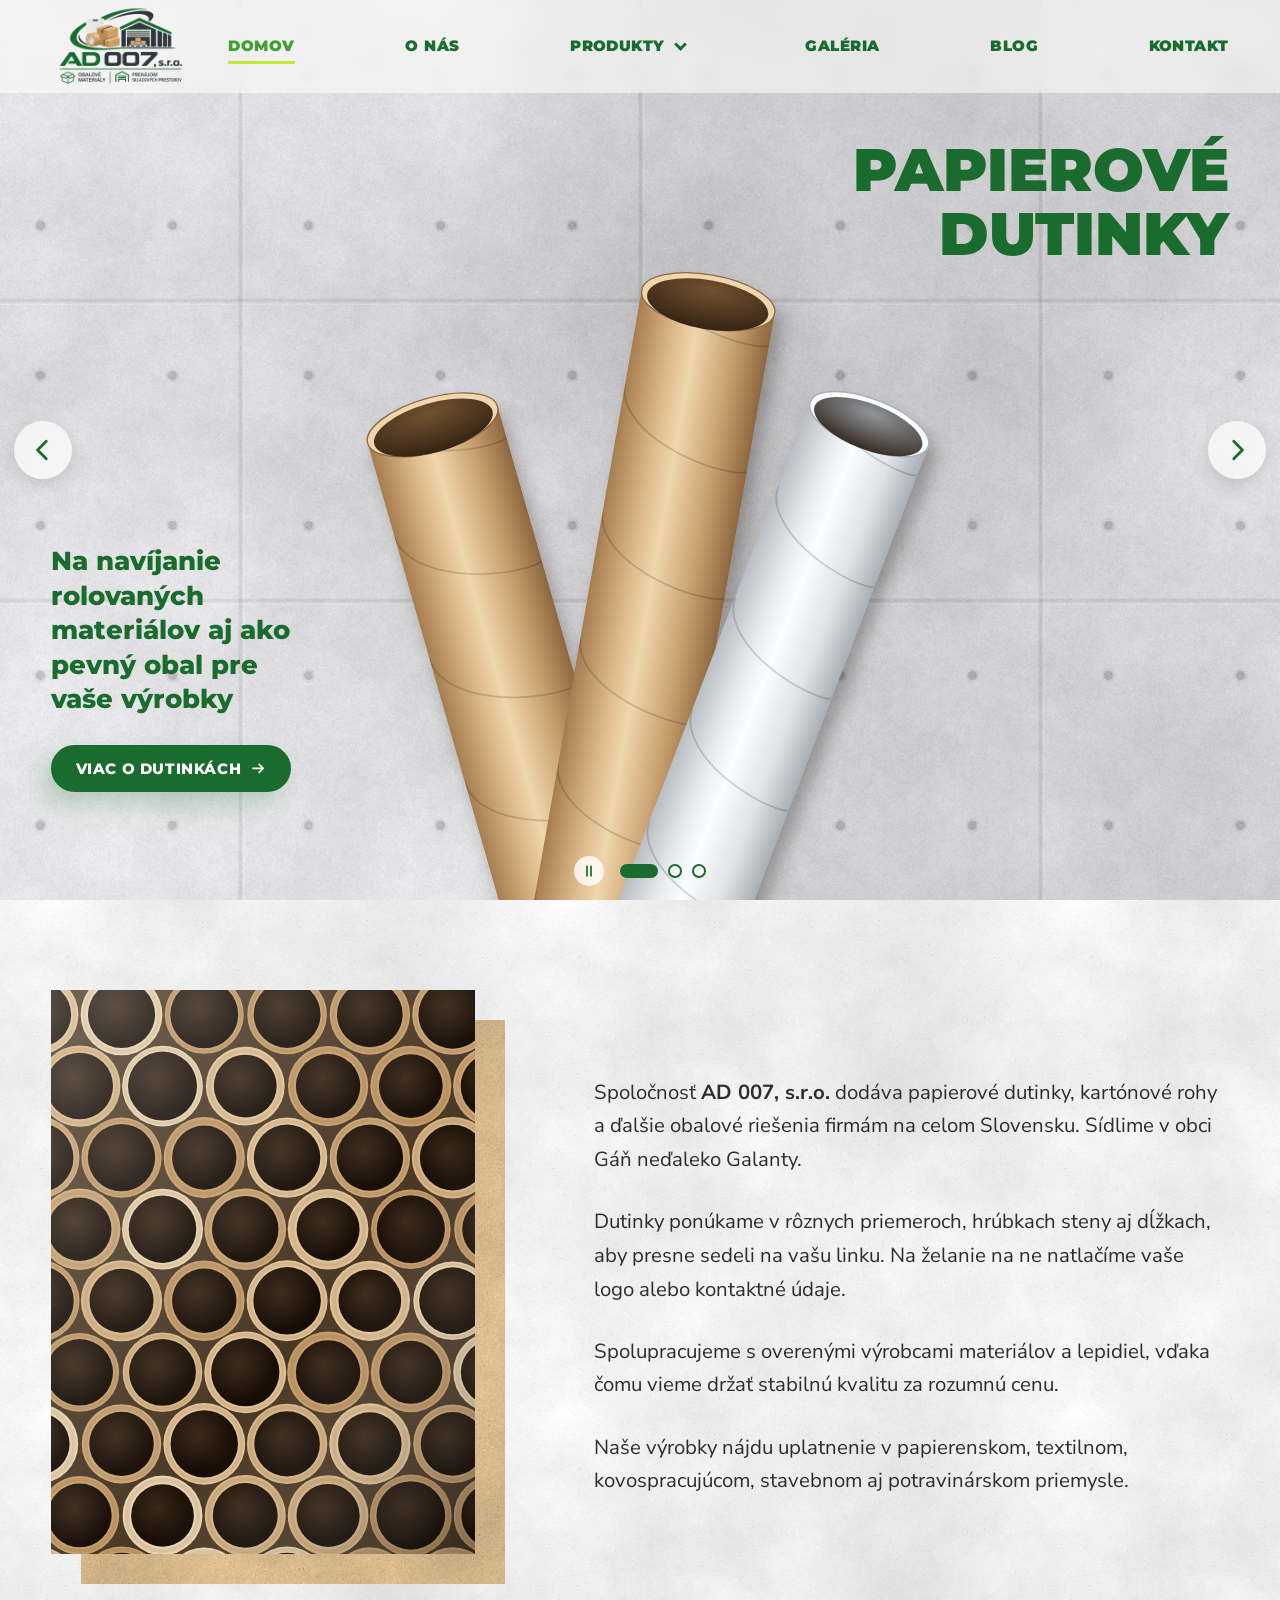
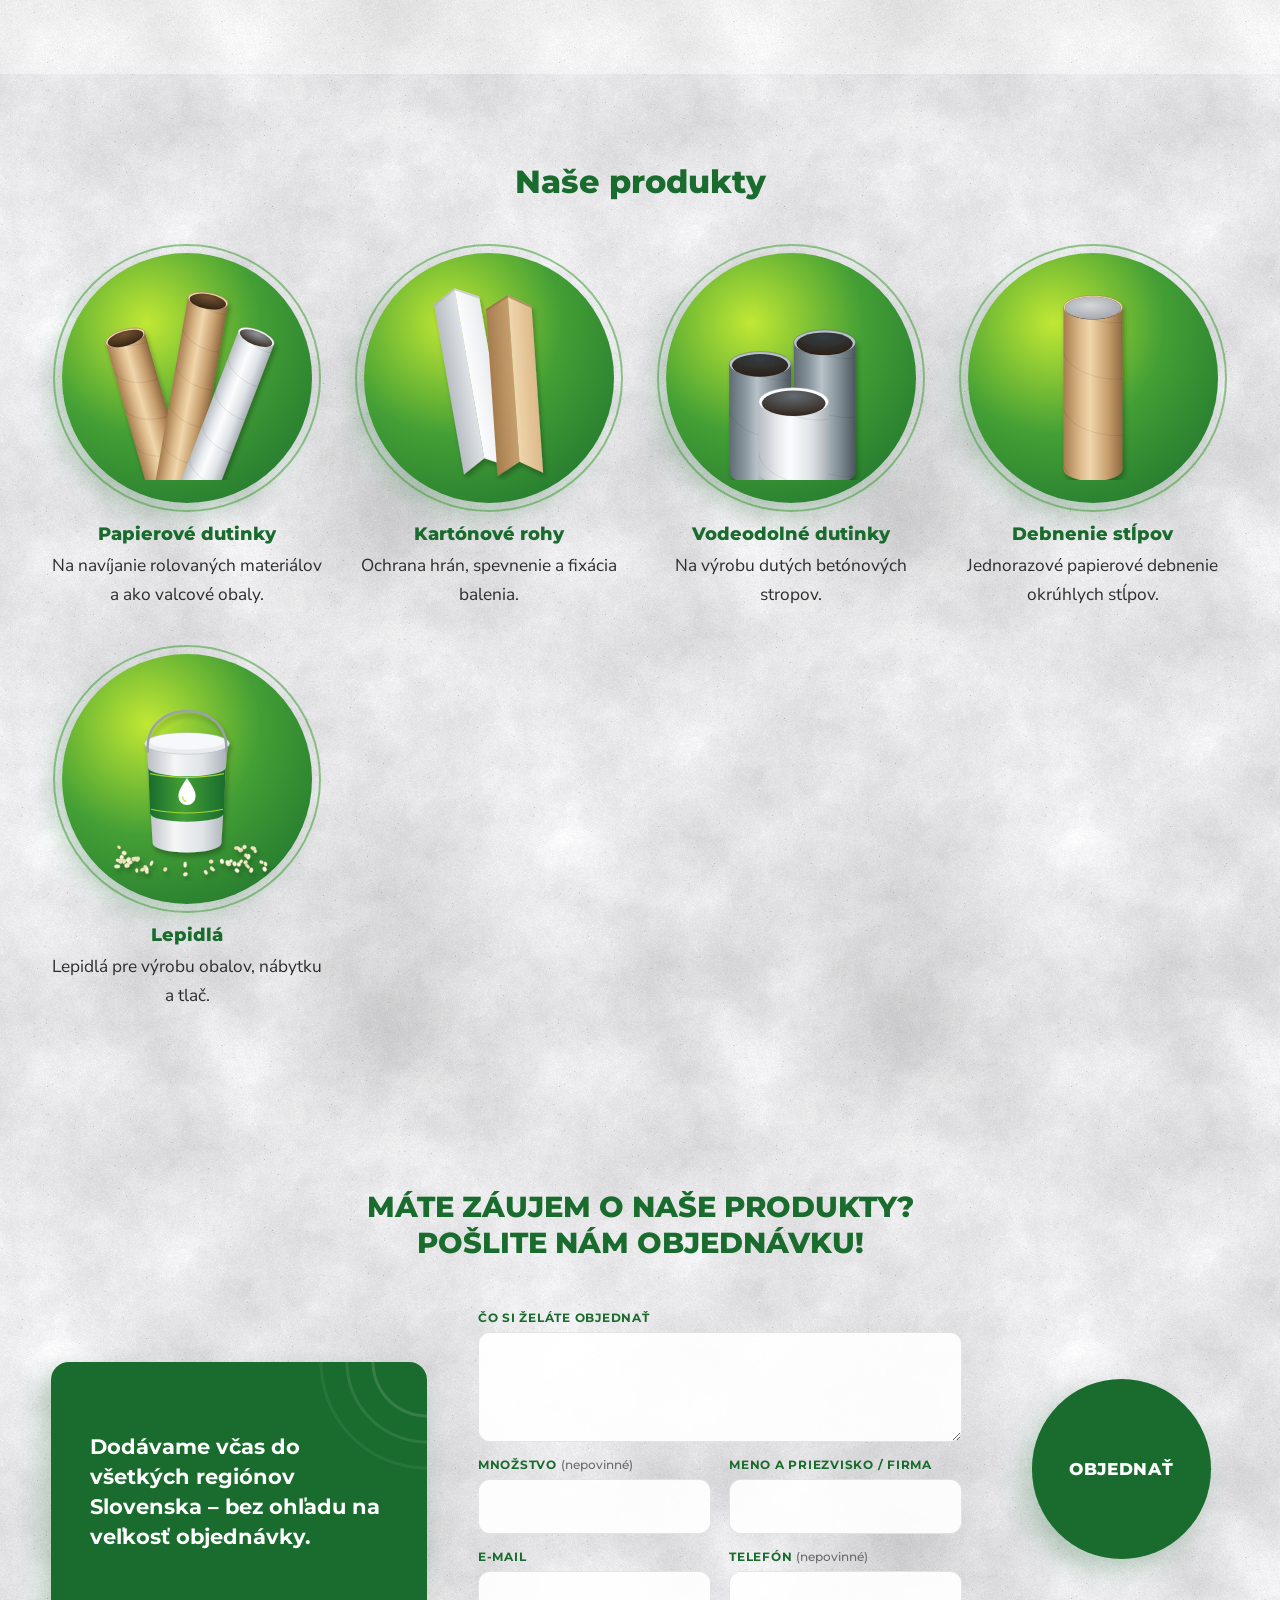
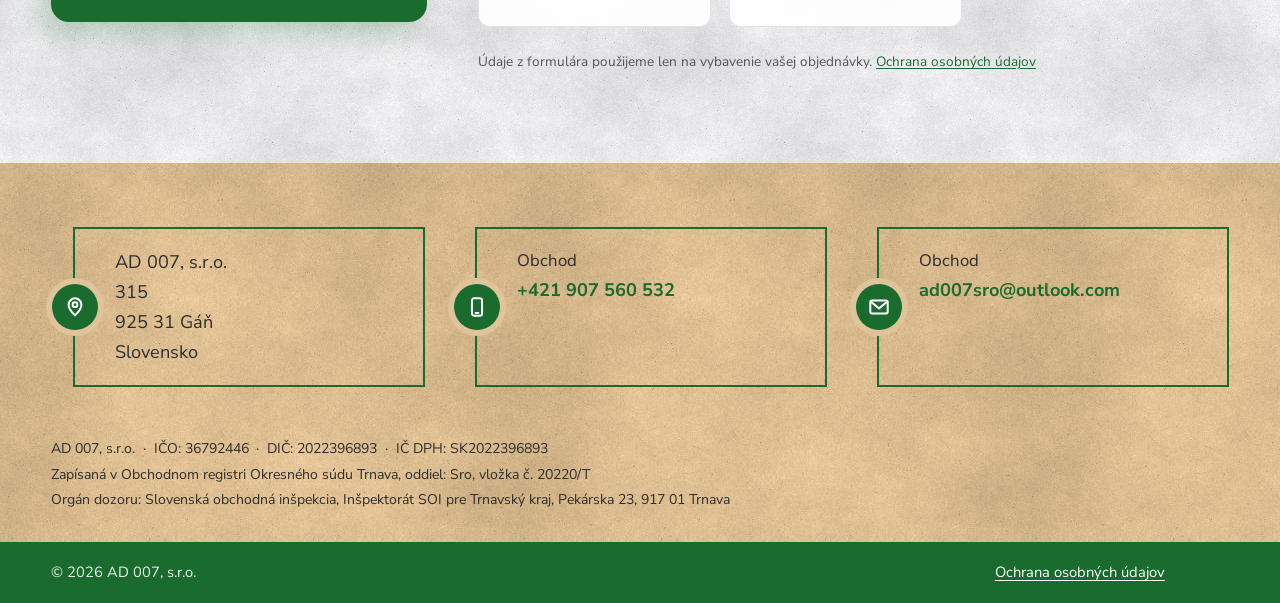
==== commit 038ec110: "Ukážkový web s logom firmy a e-mailom Obsah ukazka-webu/ukazkove-texty z AD007webstranka: nový predv" ====
--- a/index.html
+++ b/index.html
@@ -14,15 +14,15 @@
 <meta name="theme-color" content="#196c2d">
 <link rel="icon" href="assets/img/favicon.svg">
 <link rel="stylesheet" href="assets/css/style.css">
-<style>:root{--c-dark:#196c2d;--c-main:#439f35;--c-accent:#c1e834;--c-kraft:#dfc39a;--c-text:#2e2d2c}</style>
+<style>:root{--c-dark:#196c2d;--c-main:#439f35;--c-accent:#c1e834;--c-kraft:#dfc39a;--c-text:#2e2d2c;--logo-size:125;--logo-pad:0}</style>
 <script>document.documentElement.className="js"</script>
-<script type="application/ld+json">{"@context":"https://schema.org","@type":"Organization","name":"AD 007, s.r.o.","address":{"@type":"PostalAddress","streetAddress":"315","postalCode":"925 31","addressLocality":"Gáň","addressCountry":"SK"},"telephone":"+421 907 560 532","identifier":"36792446"}</script>
+<script type="application/ld+json">{"@context":"https://schema.org","@type":"Organization","name":"AD 007, s.r.o.","address":{"@type":"PostalAddress","streetAddress":"315","postalCode":"925 31","addressLocality":"Gáň","addressCountry":"SK"},"telephone":"+421 907 560 532","email":"ad007sro@outlook.com","identifier":"36792446"}</script>
 </head>
 <body>
 <a class="skip-link" href="#obsah">Preskočiť na obsah</a>
-<header class="site-header"><div class="wrap header-inner"><a class="logo" href="index.html" aria-label="AD 007, s.r.o. – úvodná stránka"><span class="logo-placeholder" aria-hidden="true"><svg viewBox="0 0 24 24" fill="none" stroke="currentColor" stroke-width="2.2" stroke-linecap="round" stroke-linejoin="round" aria-hidden="true"><rect x="3" y="4" width="18" height="16" rx="2"/><circle cx="9" cy="10" r="2"/><path d="m4 18 5-5 4 4 3-3 4 4"/></svg><span>Vaše logo</span></span></a><nav class="main-nav" id="hlavne-menu" aria-label="Hlavné menu"><ul><li><a href="index.html" aria-current="page">Domov</a></li><li><a href="o-nas.html">O nás</a></li><li class="has-sub"><a href="produkty.html">Produkty</a><button class="sub-toggle" type="button" aria-expanded="false" aria-controls="podmenu-produkty"><span class="sr-only">Zobraziť zoznam produktov</span></button><ul class="sub" id="podmenu-produkty"><li><a href="produkt-papierove-dutinky.html">Papierové dutinky</a></li><li><a href="produkt-kartonove-rohy.html">Kartónové rohy</a></li><li><a href="produkt-vodeodolne-dutinky.html">Vodeodolné dutinky</a></li><li><a href="produkt-debnenie-stlpov.html">Debnenie stĺpov</a></li><li><a href="produkt-lepidla.html">Lepidlá</a></li></ul></li><li><a href="galeria.html">Galéria</a></li><li><a href="blog.html">Blog</a></li><li><a href="kontakt.html">Kontakt</a></li></ul></nav><button class="nav-toggle" type="button" aria-expanded="false" aria-controls="hlavne-menu"><span aria-hidden="true"></span><span class="sr-only">Menu</span></button></div></header>
-<main id="obsah" tabindex="-1"><h1 class="sr-only">AD 007, s.r.o. – papierové dutinky, kartónové rohy a lepidlá</h1><section class="hero" data-slider data-delay="6" aria-roledescription="carousel" aria-label="Predstavenie produktov"><div class="slides"><div class="slide is-active" role="group" aria-roledescription="snímka" aria-label="1 z 3"><h2 class="slide-title">Papierové dutinky</h2><div><img src="assets/img/produkt-dutinky.svg" alt="Papierové dutinky" width="700" height="760" class="slide-img" fetchpriority="high"></div><div class="slide-body"><p class="slide-text">Na navíjanie rolovaných materiálov aj ako pevný obal pre vaše výrobky</p><a class="btn" href="produkt-papierove-dutinky.html"><span>Viac o dutinkách</span><svg viewBox="0 0 24 24" fill="none" stroke="currentColor" stroke-width="2.2" stroke-linecap="round" stroke-linejoin="round" aria-hidden="true"><path d="M4 12h15M13 6l6 6-6 6"/></svg></a></div></div><div class="slide" role="group" aria-roledescription="snímka" aria-label="2 z 3"><h2 class="slide-title">Kartónové rohy</h2><div><img src="assets/img/produkt-rohy.svg" alt="Kartónové rohy" width="640" height="760" class="slide-img" loading="lazy"></div><div class="slide-body"><p class="slide-text">Chránia hrany, spevňujú balenie a držia tovar na palete pokope</p><a class="btn" href="produkt-kartonove-rohy.html"><span>Viac o rohoch</span><svg viewBox="0 0 24 24" fill="none" stroke="currentColor" stroke-width="2.2" stroke-linecap="round" stroke-linejoin="round" aria-hidden="true"><path d="M4 12h15M13 6l6 6-6 6"/></svg></a></div></div><div class="slide" role="group" aria-roledescription="snímka" aria-label="3 z 3"><h2 class="slide-title">Vodeodolné dutinky</h2><div><img src="assets/img/produkt-vodeodolne.svg" alt="Vodeodolné dutinky" width="640" height="760" class="slide-img" loading="lazy"></div><div class="slide-body"><p class="slide-text">Pre výrobu dutých betónových stropov a vlhké prostredie</p><a class="btn" href="produkt-vodeodolne-dutinky.html"><span>Viac informácií</span><svg viewBox="0 0 24 24" fill="none" stroke="currentColor" stroke-width="2.2" stroke-linecap="round" stroke-linejoin="round" aria-hidden="true"><path d="M4 12h15M13 6l6 6-6 6"/></svg></a></div></div></div></section><section class="section band"><div class="wrap intro"><figure class="offset-figure"><img src="assets/img/foto-dutinky.svg" alt="Čelá naskladaných papierových dutiniek" width="600" height="800" loading="lazy"></figure><div class="intro-text rich"><p>Spoločnosť <strong>AD 007, s.r.o.</strong> dodáva papierové dutinky, kartónové rohy a ďalšie obalové riešenia firmám na celom Slovensku. Sídlime v obci Gáň neďaleko Galanty.</p><p>Dutinky ponúkame v rôznych priemeroch, hrúbkach steny aj dĺžkach, aby presne sedeli na vašu linku. Na želanie na ne natlačíme vaše logo alebo kontaktné údaje.</p><p>Spolupracujeme s overenými výrobcami materiálov a lepidiel, vďaka čomu vieme držať stabilnú kvalitu za rozumnú cenu.</p><p>Naše výrobky nájdu uplatnenie v papierenskom, textilnom, kovospracujúcom, stavebnom aj potravinárskom priemysle.</p></div></div></section><section class="section"><div class="wrap"><h2 class="section-title">Naše produkty</h2><div class="cards"><a class="card" href="produkt-papierove-dutinky.html"><div class="frame"><img src="assets/img/produkt-dutinky.svg" alt="" width="700" height="760" loading="lazy"></div><h3>Papierové dutinky</h3><p>Na navíjanie rolovaných materiálov a ako valcové obaly.</p></a><a class="card" href="produkt-kartonove-rohy.html"><div class="frame"><img src="assets/img/produkt-rohy.svg" alt="" width="640" height="760" loading="lazy"></div><h3>Kartónové rohy</h3><p>Ochrana hrán, spevnenie a fixácia balenia.</p></a><a class="card" href="produkt-vodeodolne-dutinky.html"><div class="frame"><img src="assets/img/produkt-vodeodolne.svg" alt="" width="640" height="760" loading="lazy"></div><h3>Vodeodolné dutinky</h3><p>Na výrobu dutých betónových stropov.</p></a><a class="card" href="produkt-debnenie-stlpov.html"><div class="frame"><img src="assets/img/produkt-debnenie.svg" alt="" width="640" height="760" loading="lazy"></div><h3>Debnenie stĺpov</h3><p>Jednorazové papierové debnenie okrúhlych stĺpov.</p></a><a class="card" href="produkt-lepidla.html"><div class="frame"><img src="assets/img/produkt-lepidla.svg" alt="" width="640" height="760" loading="lazy"></div><h3>Lepidlá</h3><p>Lepidlá pre výrobu obalov, nábytku a tlač.</p></a></div></div></section><section class="order" id="objednavka" aria-labelledby="objednavka-nadpis"><div class="wrap"><h2 class="order-title" id="objednavka-nadpis">Máte záujem o naše produkty? Pošlite nám objednávku!</h2><div class="order-grid"><p class="order-note">Dodávame včas do všetkých regiónov Slovenska – bez ohľadu na veľkosť objednávky.</p><form class="order-form" action="mailto:" method="post" enctype="text/plain" data-mode="mailto" data-to="" data-subject="Objednávka z webu" data-l-order="Čo si želáte objednať" data-l-qty="Množstvo" data-l-name="Meno a priezvisko / firma" data-l-email="E-mail" data-l-phone="Telefón" data-ok-msg="Ďakujeme! Vašu objednávku sme prijali a čoskoro sa vám ozveme." data-err-msg="Objednávku sa nepodarilo odoslať. Skúste to prosím znova alebo nám zavolajte." data-mailto-msg="Otvára sa váš e-mailový program s pripravenou objednávkou – stačí ju odoslať."><div class="fields"><div class="field wide"><label for="f-objednavka"><span>Čo si želáte objednať</span></label><textarea id="f-objednavka" name="objednavka" rows="3" required maxlength="4000"></textarea></div><div class="field"><label for="f-mnozstvo"><span>Množstvo</span> <span class="opt">(nepovinné)</span></label><input id="f-mnozstvo" name="mnozstvo" maxlength="200"></div><div class="field"><label for="f-meno"><span>Meno a priezvisko / firma</span></label><input id="f-meno" name="meno" required maxlength="200" autocomplete="name"></div><div class="field"><label for="f-email"><span>E-mail</span></label><input id="f-email" type="email" name="email" required maxlength="200" autocomplete="email"></div><div class="field"><label for="f-telefon"><span>Telefón</span> <span class="opt">(nepovinné)</span></label><input id="f-telefon" type="tel" name="telefon" maxlength="50" autocomplete="tel"></div><div class="hp" aria-hidden="true"><label>Toto pole nevypĺňajte <input name="web" tabindex="-1" autocomplete="off"></label></div><input type="hidden" name="spat" value="index.html"></div><div class="order-actions"><button type="submit" class="round-btn pulse"><span>Objednať</span></button></div><p class="form-note"><span>Údaje z formulára použijeme len na vybavenie vašej objednávky.</span> <a href="ochrana-osobnych-udajov.html">Ochrana osobných údajov</a></p><p class="form-status" role="status" aria-live="polite"></p><p class="form-msg ok" id="odoslane">Ďakujeme! Vašu objednávku sme prijali a čoskoro sa vám ozveme.</p><p class="form-msg err" id="chyba">Objednávku sa nepodarilo odoslať. Skúste to prosím znova alebo nám zavolajte.</p></form></div></div></section></main>
-<footer class="site-footer"><div class="wrap"><div class="footer-boxes"><div class="fbox"><span class="fbox-icon"><svg viewBox="0 0 24 24" fill="none" stroke="currentColor" stroke-width="2.2" stroke-linecap="round" stroke-linejoin="round" aria-hidden="true"><path d="M12 21s-7-6.2-7-11.5A7 7 0 0 1 19 9.5C19 14.8 12 21 12 21z"/><circle cx="12" cy="9.5" r="2.6"/></svg></span><p><span>AD 007, s.r.o.</span><br><span>315</span><br><span>925 31</span> <span>Gáň</span><br><span>Slovensko</span></p></div><div class="fbox"><span class="fbox-icon"><svg viewBox="0 0 24 24" fill="none" stroke="currentColor" stroke-width="2.2" stroke-linecap="round" stroke-linejoin="round" aria-hidden="true"><rect x="6.5" y="2.5" width="11" height="19" rx="2.5"/><path d="M10.5 18.5h3"/></svg></span><p><span class="lbl">Obchod</span><a href="tel:+421907560532"><span>+421 907 560 532</span></a></p></div></div><div class="footer-legal"><p>AD 007, s.r.o.<span>IČO: 36792446</span><span>DIČ: 2022396893</span><span>IČ DPH: SK2022396893</span></p><p>Zapísaná v Obchodnom registri Okresného súdu Trnava, oddiel: Sro, vložka č. 20220/T</p><p>Orgán dozoru: Slovenská obchodná inšpekcia, Inšpektorát SOI pre Trnavský kraj, Pekárska 23, 917 01 Trnava</p></div></div><div class="footer-bar"><div class="wrap"><span>© 2026 AD 007, s.r.o.</span><a href="ochrana-osobnych-udajov.html">Ochrana osobných údajov</a></div></div></footer>
+<header class="site-header"><div class="wrap header-inner"><a class="logo" href="index.html" title="Úvodná stránka"><img src="media/ad007-logo-196c2d.png" alt="AD 007, s.r.o." width="1200" height="800"></a><nav class="main-nav" id="hlavne-menu" aria-label="Hlavné menu"><ul><li><a href="index.html" aria-current="page">Domov</a></li><li><a href="o-nas.html">O nás</a></li><li class="has-sub"><a href="produkty.html">Produkty</a><button class="sub-toggle" type="button" aria-expanded="false" aria-controls="podmenu-produkty"><span class="sr-only">Zobraziť zoznam produktov</span></button><ul class="sub" id="podmenu-produkty"><li><a href="produkt-papierove-dutinky.html">Papierové dutinky</a></li><li><a href="produkt-kartonove-rohy.html">Kartónové rohy</a></li><li><a href="produkt-vodeodolne-dutinky.html">Vodeodolné dutinky</a></li><li><a href="produkt-debnenie-stlpov.html">Debnenie stĺpov</a></li><li><a href="produkt-lepidla.html">Lepidlá</a></li></ul></li><li><a href="galeria.html">Galéria</a></li><li><a href="blog.html">Blog</a></li><li><a href="kontakt.html">Kontakt</a></li></ul></nav><button class="nav-toggle" type="button" aria-expanded="false" aria-controls="hlavne-menu"><span aria-hidden="true"></span><span class="sr-only">Menu</span></button></div></header>
+<main id="obsah" tabindex="-1"><h1 class="sr-only">AD 007, s.r.o. – papierové dutinky, kartónové rohy a lepidlá</h1><section class="hero" data-slider data-delay="6" aria-roledescription="carousel" aria-label="Predstavenie produktov"><div class="slides"><div class="slide is-active" role="group" aria-roledescription="snímka" aria-label="1 z 3"><h2 class="slide-title">Papierové dutinky</h2><div><img src="assets/img/produkt-dutinky.svg" alt="Papierové dutinky" width="700" height="760" class="slide-img" fetchpriority="high"></div><div class="slide-body"><p class="slide-text">Na navíjanie rolovaných materiálov aj ako pevný obal pre vaše výrobky</p><a class="btn" href="produkt-papierove-dutinky.html"><span>Viac o dutinkách</span><svg viewBox="0 0 24 24" fill="none" stroke="currentColor" stroke-width="2.2" stroke-linecap="round" stroke-linejoin="round" aria-hidden="true"><path d="M4 12h15M13 6l6 6-6 6"/></svg></a></div></div><div class="slide" role="group" aria-roledescription="snímka" aria-label="2 z 3"><h2 class="slide-title">Kartónové rohy</h2><div><img src="assets/img/produkt-rohy.svg" alt="Kartónové rohy" width="640" height="760" class="slide-img" loading="lazy"></div><div class="slide-body"><p class="slide-text">Chránia hrany, spevňujú balenie a držia tovar na palete pokope</p><a class="btn" href="produkt-kartonove-rohy.html"><span>Viac o rohoch</span><svg viewBox="0 0 24 24" fill="none" stroke="currentColor" stroke-width="2.2" stroke-linecap="round" stroke-linejoin="round" aria-hidden="true"><path d="M4 12h15M13 6l6 6-6 6"/></svg></a></div></div><div class="slide" role="group" aria-roledescription="snímka" aria-label="3 z 3"><h2 class="slide-title">Vodeodolné dutinky</h2><div><img src="assets/img/produkt-vodeodolne.svg" alt="Vodeodolné dutinky" width="640" height="760" class="slide-img" loading="lazy"></div><div class="slide-body"><p class="slide-text">Pre výrobu dutých betónových stropov a vlhké prostredie</p><a class="btn" href="produkt-vodeodolne-dutinky.html"><span>Viac informácií</span><svg viewBox="0 0 24 24" fill="none" stroke="currentColor" stroke-width="2.2" stroke-linecap="round" stroke-linejoin="round" aria-hidden="true"><path d="M4 12h15M13 6l6 6-6 6"/></svg></a></div></div></div></section><section class="section band"><div class="wrap intro"><figure class="offset-figure"><img src="assets/img/foto-dutinky.svg" alt="Čelá naskladaných papierových dutiniek" width="600" height="800" loading="lazy"></figure><div class="intro-text rich"><p>Spoločnosť <strong>AD 007, s.r.o.</strong> dodáva papierové dutinky, kartónové rohy a ďalšie obalové riešenia firmám na celom Slovensku. Sídlime v obci Gáň neďaleko Galanty.</p><p>Dutinky ponúkame v rôznych priemeroch, hrúbkach steny aj dĺžkach, aby presne sedeli na vašu linku. Na želanie na ne natlačíme vaše logo alebo kontaktné údaje.</p><p>Spolupracujeme s overenými výrobcami materiálov a lepidiel, vďaka čomu vieme držať stabilnú kvalitu za rozumnú cenu.</p><p>Naše výrobky nájdu uplatnenie v papierenskom, textilnom, kovospracujúcom, stavebnom aj potravinárskom priemysle.</p></div></div></section><section class="section"><div class="wrap"><h2 class="section-title">Naše produkty</h2><div class="cards"><a class="card" href="produkt-papierove-dutinky.html"><div class="frame"><img src="assets/img/produkt-dutinky.svg" alt="" width="700" height="760" loading="lazy"></div><h3>Papierové dutinky</h3><p>Na navíjanie rolovaných materiálov a ako valcové obaly.</p></a><a class="card" href="produkt-kartonove-rohy.html"><div class="frame"><img src="assets/img/produkt-rohy.svg" alt="" width="640" height="760" loading="lazy"></div><h3>Kartónové rohy</h3><p>Ochrana hrán, spevnenie a fixácia balenia.</p></a><a class="card" href="produkt-vodeodolne-dutinky.html"><div class="frame"><img src="assets/img/produkt-vodeodolne.svg" alt="" width="640" height="760" loading="lazy"></div><h3>Vodeodolné dutinky</h3><p>Na výrobu dutých betónových stropov.</p></a><a class="card" href="produkt-debnenie-stlpov.html"><div class="frame"><img src="assets/img/produkt-debnenie.svg" alt="" width="640" height="760" loading="lazy"></div><h3>Debnenie stĺpov</h3><p>Jednorazové papierové debnenie okrúhlych stĺpov.</p></a><a class="card" href="produkt-lepidla.html"><div class="frame"><img src="assets/img/produkt-lepidla.svg" alt="" width="640" height="760" loading="lazy"></div><h3>Lepidlá</h3><p>Lepidlá pre výrobu obalov, nábytku a tlač.</p></a></div></div></section><section class="order" id="objednavka" aria-labelledby="objednavka-nadpis"><div class="wrap"><h2 class="order-title" id="objednavka-nadpis">Máte záujem o naše produkty? Pošlite nám objednávku!</h2><div class="order-grid"><p class="order-note">Dodávame včas do všetkých regiónov Slovenska – bez ohľadu na veľkosť objednávky.</p><form class="order-form" action="mailto:ad007sro@outlook.com" method="post" enctype="text/plain" data-mode="mailto" data-to="ad007sro@outlook.com" data-subject="Objednávka z webu" data-l-order="Čo si želáte objednať" data-l-qty="Množstvo" data-l-name="Meno a priezvisko / firma" data-l-email="E-mail" data-l-phone="Telefón" data-ok-msg="Ďakujeme! Vašu objednávku sme prijali a čoskoro sa vám ozveme." data-err-msg="Objednávku sa nepodarilo odoslať. Skúste to prosím znova alebo nám zavolajte." data-mailto-msg="Otvára sa váš e-mailový program s pripravenou objednávkou – stačí ju odoslať."><div class="fields"><div class="field wide"><label for="f-objednavka"><span>Čo si želáte objednať</span></label><textarea id="f-objednavka" name="objednavka" rows="3" required maxlength="4000"></textarea></div><div class="field"><label for="f-mnozstvo"><span>Množstvo</span> <span class="opt">(nepovinné)</span></label><input id="f-mnozstvo" name="mnozstvo" maxlength="200"></div><div class="field"><label for="f-meno"><span>Meno a priezvisko / firma</span></label><input id="f-meno" name="meno" required maxlength="200" autocomplete="name"></div><div class="field"><label for="f-email"><span>E-mail</span></label><input id="f-email" type="email" name="email" required maxlength="200" autocomplete="email"></div><div class="field"><label for="f-telefon"><span>Telefón</span> <span class="opt">(nepovinné)</span></label><input id="f-telefon" type="tel" name="telefon" maxlength="50" autocomplete="tel"></div><div class="hp" aria-hidden="true"><label>Toto pole nevypĺňajte <input name="web" tabindex="-1" autocomplete="off"></label></div><input type="hidden" name="spat" value="index.html"></div><div class="order-actions"><button type="submit" class="round-btn pulse"><span>Objednať</span></button></div><p class="form-note"><span>Údaje z formulára použijeme len na vybavenie vašej objednávky.</span> <a href="ochrana-osobnych-udajov.html">Ochrana osobných údajov</a></p><p class="form-status" role="status" aria-live="polite"></p><p class="form-msg ok" id="odoslane">Ďakujeme! Vašu objednávku sme prijali a čoskoro sa vám ozveme.</p><p class="form-msg err" id="chyba">Objednávku sa nepodarilo odoslať. Skúste to prosím znova alebo nám zavolajte.</p></form></div></div></section></main>
+<footer class="site-footer"><div class="wrap"><div class="footer-boxes"><div class="fbox"><span class="fbox-icon"><svg viewBox="0 0 24 24" fill="none" stroke="currentColor" stroke-width="2.2" stroke-linecap="round" stroke-linejoin="round" aria-hidden="true"><path d="M12 21s-7-6.2-7-11.5A7 7 0 0 1 19 9.5C19 14.8 12 21 12 21z"/><circle cx="12" cy="9.5" r="2.6"/></svg></span><p><span>AD 007, s.r.o.</span><br><span>315</span><br><span>925 31</span> <span>Gáň</span><br><span>Slovensko</span></p></div><div class="fbox"><span class="fbox-icon"><svg viewBox="0 0 24 24" fill="none" stroke="currentColor" stroke-width="2.2" stroke-linecap="round" stroke-linejoin="round" aria-hidden="true"><rect x="6.5" y="2.5" width="11" height="19" rx="2.5"/><path d="M10.5 18.5h3"/></svg></span><p><span class="lbl">Obchod</span><a href="tel:+421907560532"><span>+421 907 560 532</span></a></p></div><div class="fbox"><span class="fbox-icon"><svg viewBox="0 0 24 24" fill="none" stroke="currentColor" stroke-width="2.2" stroke-linecap="round" stroke-linejoin="round" aria-hidden="true"><rect x="2.5" y="5" width="19" height="14" rx="2"/><path d="m3.5 6.5 8.5 7 8.5-7"/></svg></span><p><span class="lbl">Obchod</span><a href="mailto:ad007sro@outlook.com"><span>ad007sro@outlook.com</span></a></p></div></div><div class="footer-legal"><p>AD 007, s.r.o.<span>IČO: 36792446</span><span>DIČ: 2022396893</span><span>IČ DPH: SK2022396893</span></p><p>Zapísaná v Obchodnom registri Okresného súdu Trnava, oddiel: Sro, vložka č. 20220/T</p><p>Orgán dozoru: Slovenská obchodná inšpekcia, Inšpektorát SOI pre Trnavský kraj, Pekárska 23, 917 01 Trnava</p></div></div><div class="footer-bar"><div class="wrap"><span>© 2026 AD 007, s.r.o.</span><a href="ochrana-osobnych-udajov.html">Ochrana osobných údajov</a></div></div></footer>
 <a class="to-top" href="#" aria-label="Späť na začiatok stránky"><svg viewBox="0 0 24 24" fill="none" stroke="currentColor" stroke-width="2.2" stroke-linecap="round" stroke-linejoin="round" aria-hidden="true"><path d="M12 19V5M6 11l6-6 6 6"/></svg></a>
 <script src="assets/js/site.js" defer></script>
 </body>
--- a/assets/css/style.css
+++ b/assets/css/style.css
@@ -55,7 +55,11 @@
   --frame-clip: none;
   --wrap: 1320px;
   --gutter: clamp(16px, 4vw, 60px);
-  --header-h: 104px;
+  /* logo z editora (Vzhľad a logo): veľkosť v % a okraje nad a pod ním v px; hlavička = logo (aspoň ako pri 100 %) + okraje */
+  --logo-size: 100;
+  --logo-pad: 15;
+  --logo-h: calc(74px * var(--logo-size) / 100);
+  --header-h: calc(max(74px, var(--logo-h)) + var(--logo-pad) * 2px);
   --space: clamp(48px, 7vw, 110px);
   --shadow-soft: -10px 12px 26px rgba(25, 108, 45, .24);
 }
@@ -143,11 +147,11 @@
 .header-inner { height: 100%; display: flex; align-items: center; gap: clamp(20px, 3vw, 56px); }
 
 .logo { flex: none; display: flex; align-items: center; text-decoration: none; color: var(--c-text); }
-.logo img { max-height: calc(var(--header-h) - 30px); max-width: min(260px, 42vw); width: auto; object-fit: contain; }
+.logo img { max-height: var(--logo-h); max-width: min(260px * var(--logo-size) / 100, 42vw); width: auto; object-fit: contain; }
 /* zástupné pole, kým nie je nahrané vlastné logo */
 .logo-placeholder {
   display: inline-flex; align-items: center; justify-content: center; gap: .55em;
-  width: 190px; height: calc(var(--header-h) - 40px); min-height: 44px;
+  width: max(140px, 190px * var(--logo-size) / 100); max-width: max(190px, 42vw); height: max(44px, var(--logo-h) - 10px);
   border: 2px dashed var(--c-main); border-radius: 12px;
   background: repeating-linear-gradient(-45deg, rgba(255, 255, 255, .8) 0 10px, rgba(193, 232, 52, .16) 10px 20px);
   color: var(--c-dark); font: 800 .8rem/1 var(--font-head); text-transform: uppercase; letter-spacing: .14em;
@@ -211,8 +215,9 @@
 .nav-open .nav-toggle span:first-child::after { transform: translateY(-7px) rotate(-45deg); }
 
 @media (max-width: 1100px) {
-  :root { --header-h: 78px; }
-  .logo-placeholder { width: 150px; }
+  /* na mobile je logo nanajvýš 64 px vysoké a okraje nanajvýš 20 px */
+  :root { --logo-h: min(48px * var(--logo-size) / 100, 64px); --header-h: calc(max(48px, var(--logo-h)) + min(var(--logo-pad), 20) * 2px); }
+  .logo-placeholder { width: max(120px, 150px * var(--logo-size) / 100); max-width: max(150px, 42vw); }
   .js .nav-toggle { display: grid; }
   .js .main-nav {
     position: fixed; left: 0; right: 0; top: var(--header-h);
@@ -257,6 +262,7 @@
   /* vlastné pozadie z editora príde ako style="background-image:…" priamo na .hero */
   background: #d9dadb url(../img/hero-bg.jpg) center / cover no-repeat;
   isolation: isolate;
+  touch-action: pan-y pinch-zoom;     /* vodorovné potiahnutie prstom prepína snímky (site.js) */
 }
 .slides { position: absolute; inset: 0; }
 .slide { position: absolute; inset: 0; opacity: 0; visibility: hidden; transition: opacity .9s ease, visibility .9s; }
@@ -283,6 +289,10 @@
 .slide-text { margin: 0 0 1.1em; font: 800 clamp(1.15rem, .8rem + 1vw, 1.8rem)/1.35 var(--font-head); color: var(--c-dark); }
 .slide.is-active .slide-title, .slide.is-active .slide-img, .slide.is-active .slide-body { transform: translate(0); opacity: 1; }
 .slide.is-active .slide-img { transform: translate(-50%, 0); }
+/* susedná snímka pri ťahaní prstom / ručnom prepnutí: hotová, bez postupného nábehu (posúva ju site.js) */
+.slide.is-peek { opacity: 1; visibility: visible; transition: none; }
+.slide.is-peek .slide-title, .slide.is-peek .slide-img, .slide.is-peek .slide-body { transform: translate(0); opacity: 1; transition: none; }
+.slide.is-peek .slide-img { transform: translate(-50%, 0); }
 
 .hero-arrow {
   position: absolute; top: 50%; z-index: 3; width: 58px; height: 58px; margin-top: -29px; padding: 0;
@@ -294,7 +304,9 @@
 .hero-arrow svg { width: 26px; height: 26px; }
 .hero-prev { left: 14px; }
 .hero-next { right: 14px; }
-.hero-dots { position: absolute; left: 0; right: 0; bottom: 22px; z-index: 3; display: flex; justify-content: center; gap: 10px; }
+/* pás s bodkami je cez celú šírku – prázdne miesto nesmie zakrývať šípky (na mobile sú v rovnakej výške) */
+.hero-dots { position: absolute; left: 0; right: 0; bottom: 22px; z-index: 3; display: flex; justify-content: center; gap: 10px; pointer-events: none; }
+.hero-dots button { pointer-events: auto; }
 .hero-dots button {
   width: 14px; height: 14px; padding: 0; border: 2px solid var(--c-dark); border-radius: 50%;
   background: rgba(255, 255, 255, .8); cursor: pointer; transition: width .3s, background .3s;
@@ -563,10 +575,16 @@
 .lightbox {
   width: 100vw; height: 100vh; max-width: none; max-height: none; margin: 0; padding: 0; border: 0;
   background: rgba(20, 24, 21, .92); color: #fff;
+  touch-action: pan-y pinch-zoom;     /* potiahnutie prstom = ďalší / predchádzajúci obrázok */
 }
 .lightbox[open] { display: grid; grid-template-rows: 1fr auto; place-items: center; }
 .lightbox::backdrop { background: rgba(0, 0, 0, .5); }
 .lightbox img { max-width: min(92vw, 1600px); max-height: 82vh; width: auto; height: auto; object-fit: contain; border-radius: 8px; }
+/* ďalší / predchádzajúci obrázok krátko vkĺzne zo strany, odkiaľ prišiel */
+.lightbox img.lb-in-next { animation: lb-in-next .26s cubic-bezier(.2, .8, .2, 1); }
+.lightbox img.lb-in-prev { animation: lb-in-prev .26s cubic-bezier(.2, .8, .2, 1); }
+@keyframes lb-in-next { from { opacity: 0; transform: translateX(48px); } }
+@keyframes lb-in-prev { from { opacity: 0; transform: translateX(-48px); } }
 .lightbox p { margin: 0; padding: 14px 70px 24px; text-align: center; min-height: 3em; }
 .lb-btn {
   position: fixed; width: 54px; height: 54px; border: 0; border-radius: var(--r-small); cursor: pointer;
@@ -626,6 +644,10 @@
 .contact-form-title { text-transform: uppercase; text-align: center; font-size: clamp(1.15rem, 1rem + .6vw, 1.5rem); }
 .contact-grid .order-form { grid-template-columns: 1fr; }
 .contact-grid .fields { grid-template-columns: 1fr; }
+/* bez mapy jeden stĺpec v strede; bez formulára (Objednávka nie je na webe) mapa na celú šírku */
+.contact-grid.no-map { grid-template-columns: minmax(0, 760px); justify-content: center; }
+.contact-grid.no-side { grid-template-columns: minmax(0, 1fr); }
+.contact-pres { display: grid; place-items: center; align-self: center; }
 @media (max-width: 900px) { .contact-grid { grid-template-columns: 1fr; } }
 
 /* ==========================================================================
